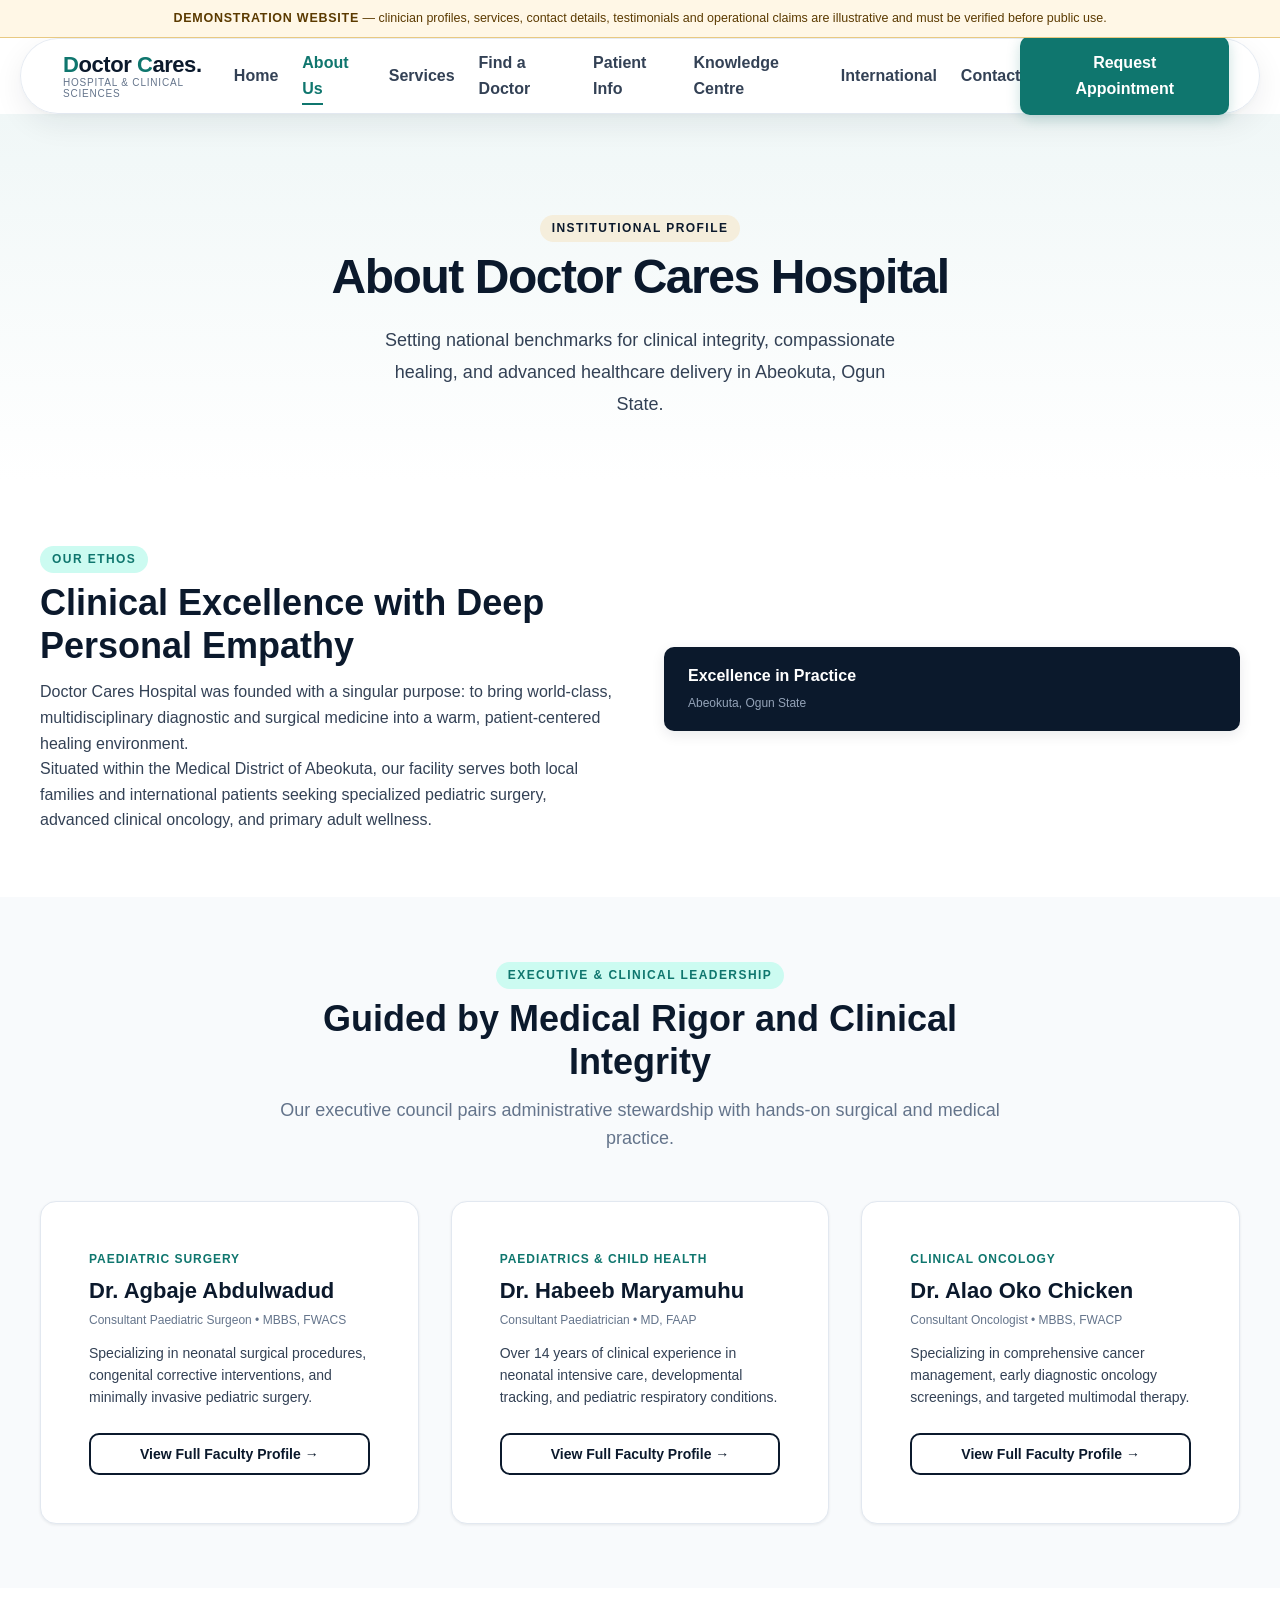
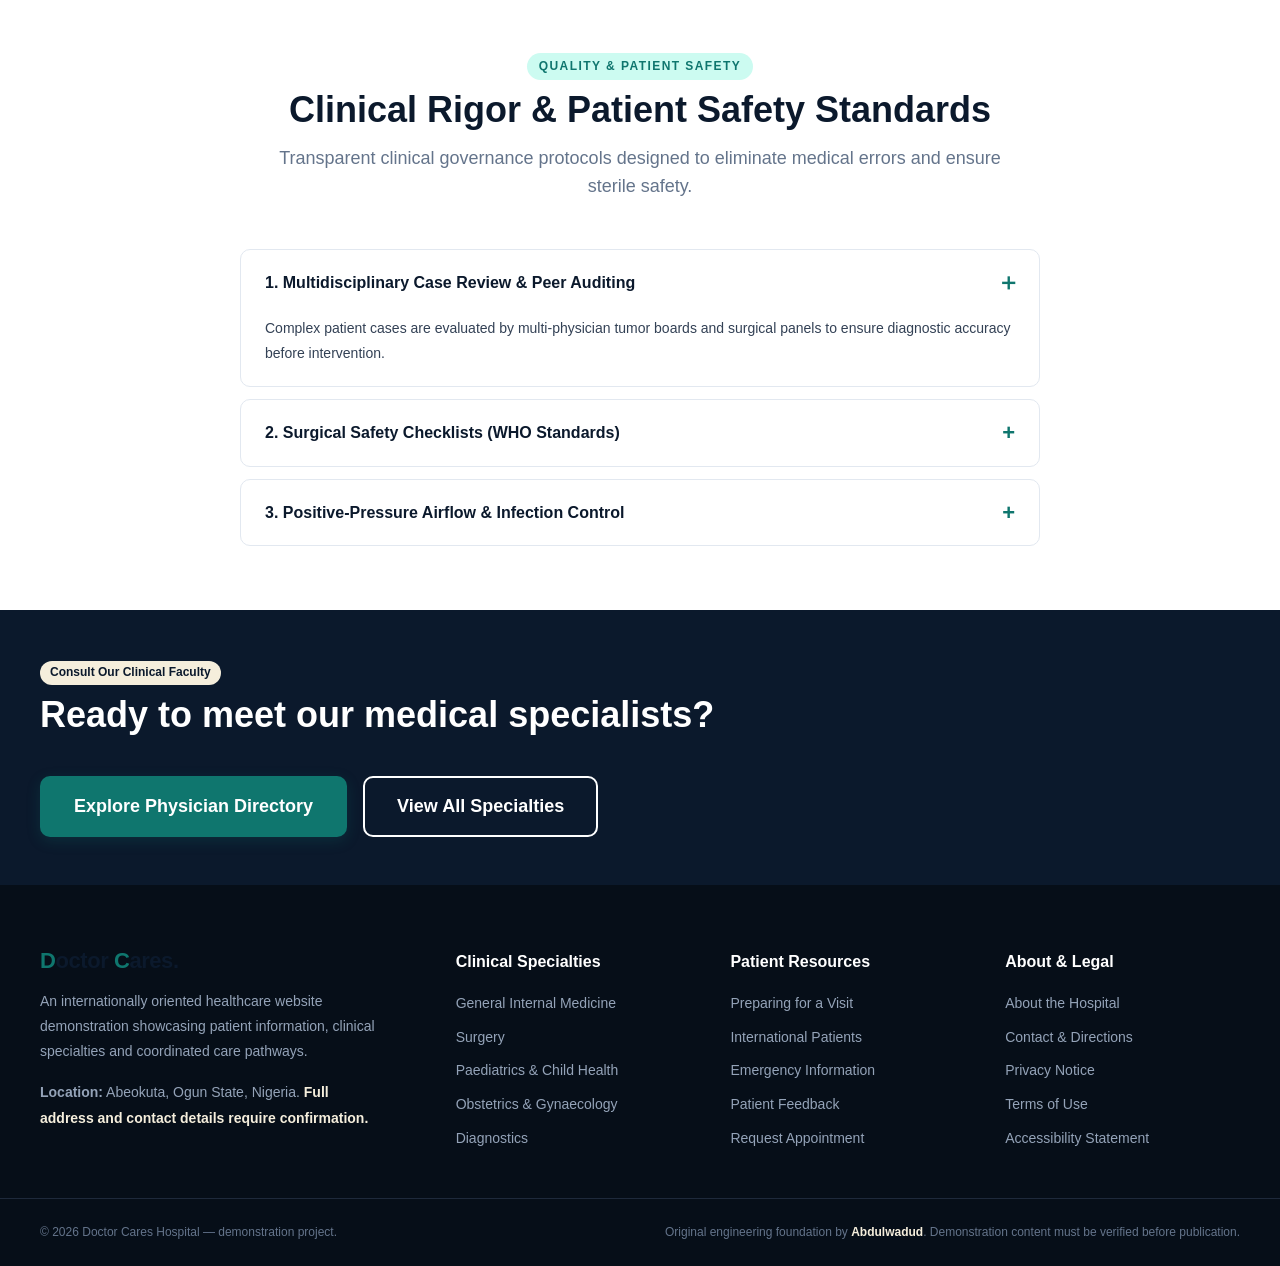
==== about.html @ 03a32ff6 "Add files via upload" ====
<!DOCTYPE html>

<html lang="en">
<head>
<meta charset="utf-8"/>
<meta content="width=device-width, initial-scale=1.0" name="viewport"/>
<title>About Us | Doctor Cares Hospital Abeokuta</title>
<link href="style.css" rel="stylesheet"/>
<script defer="" src="main.js"></script>
<meta content="About Us | Doctor Cares Hospital Abeokuta. Part of the Doctor Cares Hospital website demonstration; details require verification before public use." name="description"/><link href="data:image/svg+xml,%3Csvg xmlns='http://www.w3.org/2000/svg' viewBox='0 0 64 64'%3E%3Crect width='64' height='64' rx='14' fill='%230b192c'/%3E%3Cpath d='M27 12h10v15h15v10H37v15H27V37H12V27h15z' fill='%23ccfbf1'/%3E%3C/svg%3E" rel="icon"/></head>
<body>
<a class="skip-link" href="#main-content">Skip to main content</a><div class="demo-notice" role="note"><strong>DEMONSTRATION WEBSITE</strong> — clinician profiles, services, contact details, testimonials and operational claims are illustrative and must be verified before public use.</div>
<header class="site-header" id="site-header">
<div class="container header-container">
<a aria-label="Doctor Cares Hospital home" class="logo" href="index.html#home">
<span class="logo-text"><span class="logo-mark">D</span>octor <span class="logo-mark">C</span>ares<span class="brand-dot">.</span></span>
<span class="logo-subtext">Hospital &amp; Clinical Sciences</span>
</a>
<nav aria-label="Primary navigation" class="navbar" id="primary-navbar">
<ul class="nav-list"><li class="nav-item"><a class="nav-link" href="index.html#home">Home</a></li><li class="nav-item"><a aria-current="page" class="nav-link active-link" href="about.html">About Us</a></li><li class="nav-item"><a class="nav-link" href="services.html">Services</a></li><li class="nav-item"><a class="nav-link" href="doctors.html">Find a Doctor</a></li><li class="nav-item"><a class="nav-link" href="patient-info.html">Patient Info</a></li><li class="nav-item"><a class="nav-link" href="knowledge.html">Knowledge Centre</a></li><li class="nav-item"><a class="nav-link" href="international.html">International</a></li><li class="nav-item"><a class="nav-link" href="contact.html">Contact</a></li></ul>
</nav>
<div class="header-actions">
<a class="btn btn-teal nav-cta-btn" href="appointment.html">Request Appointment</a>
<button aria-controls="primary-navbar" aria-expanded="false" aria-label="Open navigation" class="menu-toggle" id="menu-toggle-btn" type="button">
<span aria-hidden="true" class="bar"></span><span aria-hidden="true" class="bar"></span><span aria-hidden="true" class="bar"></span>
</button>
</div>
</div>
</header><div aria-hidden="true" class="nav-backdrop" id="nav-backdrop"></div>

<main id="main-content">
<section class="hero-section text-center" style="padding: 10rem 0 6rem 0;">
<div class="container">
<span class="section-tag tag-champagne">Institutional Profile</span>
<h1 class="hero-title">About Doctor Cares Hospital</h1>
<p class="hero-lead" style="margin: 0 auto;">Setting national benchmarks for clinical integrity, compassionate healing, and advanced healthcare delivery in Abeokuta, Ogun State.</p>
</div>
</section>
<!-- Hospital Overview -->
<section class="section-padding">
<div class="container intro-container">
<div>
<span class="section-tag">Our Ethos</span>
<h2 class="section-heading">Clinical Excellence with Deep Personal Empathy</h2>
<p class="section-lead">Doctor Cares Hospital was founded with a singular purpose: to bring world-class, multidisciplinary diagnostic and surgical medicine into a warm, patient-centered healing environment.</p>
<p>Situated within the Medical District of Abeokuta, our facility serves both local families and international patients seeking specialized pediatric surgery, advanced clinical oncology, and primary adult wellness.</p>
</div>
<div class="experience-badge" style="position: relative; right: 0; bottom: 0;">
<span class="exp-title">Excellence in Practice</span>
<span class="exp-sub">Abeokuta, Ogun State</span>
</div>
</div>
</section>
<!-- Leadership Section (Approved Option C) -->
<section class="section-padding bg-light">
<div class="container">
<div class="section-header text-center">
<span class="section-tag">Executive &amp; Clinical Leadership</span>
<h2 class="section-heading">Guided by Medical Rigor and Clinical Integrity</h2>
<p class="section-sub">Our executive council pairs administrative stewardship with hands-on surgical and medical practice.</p>
</div>
<div class="doctors-grid">
<article class="doctor-card">
<div class="doctor-body">
<span class="doctor-dept">Paediatric Surgery</span>
<h3 class="doctor-name">Dr. Agbaje Abdulwadud</h3>
<p class="doctor-title">Consultant Paediatric Surgeon • MBBS, FWACS</p>
<p class="doctor-bio">Specializing in neonatal surgical procedures, congenital corrective interventions, and minimally invasive pediatric surgery.</p>
<a class="btn btn-outline btn-sm" href="doctors.html">View Full Faculty Profile →</a>
</div>
</article>
<article class="doctor-card">
<div class="doctor-body">
<span class="doctor-dept">Paediatrics &amp; Child Health</span>
<h3 class="doctor-name">Dr. Habeeb Maryamuhu</h3>
<p class="doctor-title">Consultant Paediatrician • MD, FAAP</p>
<p class="doctor-bio">Over 14 years of clinical experience in neonatal intensive care, developmental tracking, and pediatric respiratory conditions.</p>
<a class="btn btn-outline btn-sm" href="doctors.html">View Full Faculty Profile →</a>
</div>
</article>
<article class="doctor-card">
<div class="doctor-body">
<span class="doctor-dept">Clinical Oncology</span>
<h3 class="doctor-name">Dr. Alao Oko Chicken</h3>
<p class="doctor-title">Consultant Oncologist • MBBS, FWACP</p>
<p class="doctor-bio">Specializing in comprehensive cancer management, early diagnostic oncology screenings, and targeted multimodal therapy.</p>
<a class="btn btn-outline btn-sm" href="doctors.html">View Full Faculty Profile →</a>
</div>
</article>
</div>
</div>
</section>
<!-- Clinical Standards Hub (Approved Option C) -->
<section class="section-padding">
<div class="container">
<div class="section-header text-center">
<span class="section-tag">Quality &amp; Patient Safety</span>
<h2 class="section-heading">Clinical Rigor &amp; Patient Safety Standards</h2>
<p class="section-sub">Transparent clinical governance protocols designed to eliminate medical errors and ensure sterile safety.</p>
</div>
<div class="faq-accordion-container">
<div class="faq-item">
<button aria-controls="safety-1" aria-expanded="true" class="faq-trigger" type="button">
<span>1. Multidisciplinary Case Review &amp; Peer Auditing</span><span class="faq-icon">×</span>
</button>
<div class="faq-content" id="safety-1"><p>Complex patient cases are evaluated by multi-physician tumor boards and surgical panels to ensure diagnostic accuracy before intervention.</p></div>
</div>
<div class="faq-item">
<button aria-controls="safety-2" aria-expanded="false" class="faq-trigger" type="button">
<span>2. Surgical Safety Checklists (WHO Standards)</span><span class="faq-icon">+</span>
</button>
<div class="faq-content" hidden="" id="safety-2"><p>Our surgical suites enforce strict timeout verifications, barcode medication double-checks, and continuous electronic anesthesia monitoring.</p></div>
</div>
<div class="faq-item">
<button aria-controls="safety-3" aria-expanded="false" class="faq-trigger" type="button">
<span>3. Positive-Pressure Airflow &amp; Infection Control</span><span class="faq-icon">+</span>
</button>
<div class="faq-content" hidden="" id="safety-3"><p>Surgical theaters utilize HEPA filtration air-exchange systems maintaining positive pressure to prevent airborne pathogen entry.</p></div>
</div>
</div>
</div>
</section>
<!-- Dual CTA -->
<section class="appointment-cta-section bg-midnight">
<div class="container cta-container">
<div>
<span class="cta-badge">Consult Our Clinical Faculty</span>
<h2 class="cta-title">Ready to meet our medical specialists?</h2>
</div>
<div class="cta-actions">
<a class="btn btn-teal btn-lg" href="doctors.html">Explore Physician Directory</a>
<a class="btn btn-outline-white btn-lg" href="services.html">View All Specialties</a>
</div>
</div>
</section>
</main>
<footer class="site-footer" role="contentinfo">
<div class="container footer-container">
<div class="footer-col brand-col">
<a class="logo footer-logo" href="index.html#home"><span class="logo-text"><span class="logo-mark">D</span>octor <span class="logo-mark">C</span>ares<span class="brand-dot">.</span></span></a>
<p class="footer-lead">An internationally oriented healthcare website demonstration showcasing patient information, clinical specialties and coordinated care pathways.</p>
<p class="footer-lead"><strong>Location:</strong> Abeokuta, Ogun State, Nigeria. <span class="demo-inline">Full address and contact details require confirmation.</span></p>
</div>
<div class="footer-col">
<h3 class="footer-title">Clinical Specialties</h3>
<ul class="footer-links">
<li><a href="services.html">General Internal Medicine</a></li>
<li><a href="services.html">Surgery</a></li>
<li><a href="services.html">Paediatrics &amp; Child Health</a></li>
<li><a href="services.html">Obstetrics &amp; Gynaecology</a></li>
<li><a href="services.html">Diagnostics</a></li>
</ul>
</div>
<div class="footer-col">
<h3 class="footer-title">Patient Resources</h3>
<ul class="footer-links">
<li><a href="patient-info.html">Preparing for a Visit</a></li>
<li><a href="international.html">International Patients</a></li>
<li><a href="emergency.html">Emergency Information</a></li>
<li><a href="feedback.html">Patient Feedback</a></li>
<li><a href="appointment.html">Request Appointment</a></li>
</ul>
</div>
<div class="footer-col">
<h3 class="footer-title">About &amp; Legal</h3>
<ul class="footer-links">
<li><a href="about.html">About the Hospital</a></li>
<li><a href="contact.html">Contact &amp; Directions</a></li>
<li><a href="legal.html#privacy">Privacy Notice</a></li>
<li><a href="legal.html#terms">Terms of Use</a></li>
<li><a href="legal.html#accessibility">Accessibility Statement</a></li>
</ul>
</div>
</div>
<div class="footer-sub">
<div class="container footer-sub-container">
<p>© <span id="current-year">2026</span> Doctor Cares Hospital — demonstration project.</p>
<p class="credit-text">Original engineering foundation by <strong>Abdulwadud</strong>. Demonstration content must be verified before publication.</p>
</div>
</div>
</footer>
<button aria-label="Back to top" class="scroll-top-btn" id="scroll-top-btn" type="button">↑</button>
</body>
</html>
---- style.css ----
/* ==========================================================================
   DOCTOR CARES HOSPITAL — MASTER PRODUCTION STYLESHEET
   Version: 1.0.0 (2026 Release)
   Architecture: Mobile-First, WCAG 2.2 AA Compliant, Design Token System
   ========================================================================== */

:root {
  --color-midnight: #0b192c;
  --color-midnight-light: #18283f;
  --color-midnight-deep: #060e18;
  --color-teal: #0f766e;
  --color-teal-hover: #115e59;
  --color-teal-light: #ccfbf1;
  --color-teal-glow: rgba(15, 118, 110, 0.3);
  --color-champagne: #f5eedc;
  --color-champagne-light: #fdfbf7;
  --color-champagne-border: #e6dac1;

  --color-surface-white: #ffffff;
  --color-surface-light: #f8fafc;
  --color-surface-alt: #f1f5f9;
  --color-border: #e2e8f0;
  --color-border-hover: #cbd5e1;

  --color-text-charcoal: #1e293b;
  --color-text-body: #334155;
  --color-text-muted: #64748b;

  --color-error: #dc2626;
  --color-error-bg: #fef2f2;
  --color-success: #15803d;
  --color-success-bg: #f0fdf4;
  --color-focus: #0f766e;

  --font-family-sans: "Plus Jakarta Sans", -apple-system, BlinkMacSystemFont, "Segoe UI", Roboto, sans-serif;
  --font-family-serif: "Playfair Display", Georgia, serif;

  --font-size-xs: 1.2rem;
  --font-size-sm: 1.4rem;
  --font-size-base: 1.6rem;
  --font-size-md: 1.8rem;
  --font-size-lg: 2.2rem;
  --font-size-xl: 2.8rem;
  --font-size-2xl: 3.6rem;
  --font-size-3xl: 4.8rem;

  --font-weight-regular: 400;
  --font-weight-medium: 500;
  --font-weight-semibold: 600;
  --font-weight-bold: 700;
  --font-weight-extrabold: 800;

  --line-height-tight: 1.2;
  --line-height-normal: 1.6;
  --line-height-relaxed: 1.8;

  --spacing-1: 0.4rem;
  --spacing-2: 0.8rem;
  --spacing-3: 1.2rem;
  --spacing-4: 1.6rem;
  --spacing-5: 2.0rem;
  --spacing-6: 2.4rem;
  --spacing-8: 3.2rem;
  --spacing-10: 4.0rem;
  --spacing-12: 4.8rem;
  --spacing-16: 6.4rem;

  --container-max-width: 1240px;
  --header-height: 7.6rem;
  --radius-sm: 0.6rem;
  --radius-md: 1.0rem;
  --radius-lg: 1.6rem;
  --radius-full: 9999px;

  --shadow-sm: 0 1px 3px rgba(11, 25, 44, 0.08);
  --shadow-md: 0 4px 14px rgba(11, 25, 44, 0.09);
  --shadow-lg: 0 12px 30px rgba(11, 25, 44, 0.12);

  --transition-fast: 0.15s ease;
  --transition-normal: 0.25s ease;
}

*, *::before, *::after {
  box-sizing: border-box;
  margin: 0;
  padding: 0;
}

html {
  font-size: 62.5%;
  scroll-behavior: smooth;
  scroll-padding-top: 10rem;
  -webkit-text-size-adjust: 100%;
}

body {
  font-family: var(--font-family-sans);
  font-size: var(--font-size-base);
  line-height: var(--line-height-normal);
  color: var(--color-text-body);
  background-color: var(--color-surface-white);
  overflow-x: hidden;
  min-height: 100vh;
  display: flex;
  flex-direction: column;
}

img, svg {
  max-width: 100%;
  height: auto;
  display: block;
  object-fit: cover;
}

a {
  color: var(--color-teal);
  text-decoration: none;
  transition: color var(--transition-fast);
}
a:hover { color: var(--color-teal-hover); }

button, input, select, textarea { font: inherit; }

.skip-link {
  position: absolute;
  top: -100px;
  left: 2rem;
  background: var(--color-teal);
  color: #fff;
  padding: var(--spacing-3) var(--spacing-5);
  border-radius: var(--radius-sm);
  z-index: 10000;
  font-weight: var(--font-weight-bold);
  transition: top var(--transition-fast);
}
.skip-link:focus { top: 1.5rem; outline: 3px solid var(--color-midnight); }
:focus-visible { outline: 3px solid var(--color-focus); outline-offset: 2px; }

.container { max-width: var(--container-max-width); margin: 0 auto; padding: 0 var(--spacing-5); }
.section-padding { padding: var(--spacing-16) 0; }
.bg-light { background-color: var(--color-surface-light); }
.bg-midnight { background-color: var(--color-midnight); }
.text-center { text-align: center; }
.text-white { color: var(--color-surface-white) !important; }
.text-muted-light { color: #94a3b8 !important; }

.section-header { max-width: 76rem; margin: 0 auto var(--spacing-12) auto; }
.section-tag {
  display: inline-block;
  font-size: var(--font-size-xs);
  font-weight: var(--font-weight-bold);
  text-transform: uppercase;
  letter-spacing: 0.12em;
  color: var(--color-teal);
  background: var(--color-teal-light);
  padding: var(--spacing-1) var(--spacing-3);
  border-radius: var(--radius-full);
  margin-bottom: var(--spacing-2);
}
.tag-champagne { background: var(--color-champagne); color: var(--color-midnight); }
.section-heading {
  font-size: var(--font-size-2xl);
  font-weight: var(--font-weight-extrabold);
  color: var(--color-midnight);
  line-height: var(--line-height-tight);
  margin-bottom: var(--spacing-3);
}
.section-sub { font-size: var(--font-size-md); color: var(--color-text-muted); }

.btn {
  display: inline-flex;
  align-items: center;
  justify-content: center;
  gap: var(--spacing-2);
  padding: 1.2rem 2.4rem;
  font-size: var(--font-size-base);
  font-weight: var(--font-weight-semibold);
  border-radius: var(--radius-full);
  cursor: pointer;
  border: 2px solid transparent;
  transition: all var(--transition-fast);
  text-align: center;
  min-height: 4.8rem;
  min-width: 4.8rem;
}
.btn-teal { background-color: var(--color-teal); color: #fff; box-shadow: 0 4px 14px var(--color-teal-glow); }
.btn-teal:hover { background-color: var(--color-teal-hover); color: #fff; transform: translateY(-2px); }
.btn-secondary { background-color: var(--color-surface-white); color: var(--color-midnight); border-color: var(--color-border); }
.btn-secondary:hover { background-color: var(--color-surface-alt); color: var(--color-teal); border-color: var(--color-border-hover); }
.btn-outline { background-color: transparent; color: var(--color-midnight); border-color: var(--color-midnight); }
.btn-outline:hover { background-color: var(--color-midnight); color: #fff; }
.btn-outline-white { background-color: transparent; color: #fff; border-color: #fff; }
.btn-outline-white:hover { background-color: #fff; color: var(--color-midnight); }
.btn-lg { padding: 1.4rem 3.2rem; font-size: var(--font-size-md); min-height: 5.2rem; }
.btn-sm { padding: 0.8rem 1.8rem; font-size: var(--font-size-sm); min-height: 4rem; }
.btn-block { width: 100%; }
.btn-icon { width: 1.8rem; height: 1.8rem; }

/* Floating Island Capsule Header */
.header-outer-wrapper {
  position: sticky;
  top: 1.4rem;
  z-index: 1000;
  width: 100%;
  padding: 0 var(--spacing-5);
  pointer-events: none;
}

.site-header {
  pointer-events: auto;
  max-width: var(--container-max-width);
  margin: 0 auto;
  height: 6.8rem;
  background: rgba(255, 255, 255, 0.88);
  backdrop-filter: blur(18px);
  -webkit-backdrop-filter: blur(18px);
  border: 1px solid rgba(226, 232, 240, 0.85);
  border-radius: var(--radius-full);
  box-shadow: 0 10px 30px rgba(11, 25, 44, 0.07), 0 2px 6px rgba(0, 0, 0, 0.03);
  transition: all var(--transition-normal);
  display: flex;
  align-items: center;
  justify-content: space-between;
  padding: 0 1rem 0 2.2rem;
}

.site-header.header-compact {
  height: 6.2rem;
  background: rgba(255, 255, 255, 0.96);
  box-shadow: 0 14px 38px rgba(11, 25, 44, 0.12);
  transform: translateY(-0.4rem);
}

.brand-group {
  display: flex;
  align-items: center;
  gap: 1.2rem;
  text-decoration: none;
}

.brand-emblem {
  width: 3.6rem;
  height: 3.6rem;
  border-radius: 50%;
  background: linear-gradient(135deg, var(--color-teal), var(--color-midnight));
  color: #ffffff;
  display: flex;
  align-items: center;
  justify-content: center;
  font-size: 1.8rem;
  font-weight: var(--font-weight-extrabold);
  box-shadow: 0 4px 10px var(--color-teal-glow);
}

.logo-text-block {
  display: flex;
  flex-direction: column;
  line-height: 1.1;
}

.logo-text {
  font-size: 1.9rem;
  font-weight: var(--font-weight-extrabold);
  color: var(--color-midnight);
  letter-spacing: -0.02em;
}
.logo-text span { color: var(--color-teal); }
.logo-location-tag {
  font-size: 1rem;
  font-weight: var(--font-weight-semibold);
  letter-spacing: 0.06em;
  text-transform: uppercase;
  color: var(--color-text-muted);
}

.nav-pill-rail {
  display: flex;
  align-items: center;
  gap: 0.3rem;
  list-style: none;
  background: rgba(241, 245, 249, 0.7);
  padding: 0.4rem;
  border-radius: var(--radius-full);
  border: 1px solid rgba(226, 232, 240, 0.6);
}

.nav-pill-link {
  font-size: 1.35rem;
  font-weight: var(--font-weight-semibold);
  color: var(--color-text-body);
  padding: 0.7rem 1.4rem;
  border-radius: var(--radius-full);
  transition: all var(--transition-fast);
  display: inline-block;
  white-space: nowrap;
}
.nav-pill-link:hover { color: var(--color-teal); background: #ffffff; box-shadow: 0 2px 8px rgba(11, 25, 44, 0.05); }
.nav-pill-link.active-link { color: var(--color-teal); background: #ffffff; box-shadow: 0 2px 10px rgba(15, 118, 110, 0.14); }

.header-action-group {
  display: flex;
  align-items: center;
  gap: 1rem;
}

.header-phone-chip {
  display: inline-flex;
  align-items: center;
  gap: 0.8rem;
  background: #ffffff;
  border: 1px solid var(--color-border);
  padding: 0.7rem 1.4rem;
  border-radius: var(--radius-full);
  font-size: 1.25rem;
  font-weight: var(--font-weight-bold);
  color: var(--color-midnight);
  transition: all var(--transition-fast);
}
.header-phone-chip:hover { border-color: var(--color-teal); color: var(--color-teal); transform: translateY(-1px); }

.status-pulse-dot {
  width: 0.8rem;
  height: 0.8rem;
  background-color: #22c55e;
  border-radius: 50%;
  box-shadow: 0 0 0 0 rgba(34, 197, 94, 0.7);
  animation: pulseGreen 2s infinite;
}
@keyframes pulseGreen {
  0% { transform: scale(0.95); box-shadow: 0 0 0 0 rgba(34, 197, 94, 0.7); }
  70% { transform: scale(1); box-shadow: 0 0 0 6px rgba(34, 197, 94, 0); }
  100% { transform: scale(0.95); box-shadow: 0 0 0 0 rgba(34, 197, 94, 0); }
}

.menu-toggle {
  display: none; background: none; border: none; cursor: pointer; padding: var(--spacing-2);
  width: 4.4rem; height: 4.4rem; flex-direction: column; justify-content: center; align-items: center; gap: 5px; border-radius: var(--radius-sm);
}
.menu-toggle .bar { display: block; width: 2.4rem; height: 2px; background-color: var(--color-midnight); border-radius: 2px; transition: all var(--transition-fast); }
.menu-toggle.is-open .bar:nth-child(1) { transform: translateY(7px) rotate(45deg); }
.menu-toggle.is-open .bar:nth-child(2) { opacity: 0; }
.menu-toggle.is-open .bar:nth-child(3) { transform: translateY(-7px) rotate(-45deg); }
.nav-backdrop { display: none; }

/* Grid Primitives */
.hero-section { padding: calc(var(--spacing-12) + 2rem) 0 var(--spacing-16) 0; background: linear-gradient(180deg, #f0f7f7 0%, #ffffff 100%); }
.hero-container { display: grid; grid-template-columns: 1.15fr 0.85fr; align-items: center; gap: var(--spacing-10); }
.quick-access-grid { display: grid; grid-template-columns: repeat(6, 1fr); gap: var(--spacing-4); }
.services-grid { display: grid; grid-template-columns: repeat(3, 1fr); gap: var(--spacing-8); }
.doctors-grid { display: grid; grid-template-columns: repeat(3, 1fr); gap: var(--spacing-8); }
.pillars-grid { display: grid; grid-template-columns: repeat(4, 1fr); gap: var(--spacing-6); }
.facilities-layout { display: grid; grid-template-columns: 1.1fr 0.9fr; align-items: center; gap: var(--spacing-12); }
.intl-pathway-grid { display: grid; grid-template-columns: repeat(4, 1fr); gap: var(--spacing-6); margin-bottom: var(--spacing-10); }
.knowledge-grid { display: grid; grid-template-columns: repeat(3, 1fr); gap: var(--spacing-8); }
.testimonials-grid { display: grid; grid-template-columns: repeat(3, 1fr); gap: var(--spacing-8); }
.contact-layout { display: grid; grid-template-columns: 0.95fr 1.05fr; gap: var(--spacing-10); }
.footer-container { display: grid; grid-template-columns: 1.6fr 1fr 1fr 1fr; gap: var(--spacing-10); padding-bottom: var(--spacing-12); }

/* Card & Content Components */
.doctor-card, .service-card, .article-card, .testimonial-card, .qa-card, .pathway-step, .pillar-card {
  background-color: var(--color-surface-white);
  border: 1px solid var(--color-border);
  border-radius: var(--radius-lg);
  padding: var(--spacing-6);
  box-shadow: var(--shadow-sm);
  display: flex;
  flex-direction: column;
}
.pillar-card { background: var(--color-midnight-light); border-color: rgba(255,255,255,0.08); color: #fff; }
.pillar-number { font-size: 2.4rem; font-weight: 800; color: var(--color-champagne); margin-bottom: 1rem; }
.step-badge { display: inline-block; background-color: var(--color-teal); color: #fff; font-size: 1.2rem; font-weight: 700; padding: 0.2rem 1rem; border-radius: var(--radius-full); margin-bottom: 1rem; }

.contact-card { background: var(--color-surface-light); border: 1px solid var(--color-border); border-radius: var(--radius-md); padding: var(--spacing-6); margin-bottom: 1.5rem; }
.contact-form-panel { background: var(--color-surface-white); border: 1px solid var(--color-border); border-radius: var(--radius-lg); padding: var(--spacing-8); box-shadow: var(--shadow-sm); }
.styled-form { display: flex; flex-direction: column; gap: var(--spacing-4); }
.form-row { display: grid; grid-template-columns: 1fr 1fr; gap: var(--spacing-4); }
.form-group { display: flex; flex-direction: column; gap: 0.6rem; }
.form-label { font-size: 1.4rem; font-weight: 600; color: var(--color-midnight); }
.form-control { width: 100%; padding: 1.1rem 1.4rem; font-size: 1.6rem; color: var(--color-text-charcoal); background-color: #ffffff; border: 1.5px solid var(--color-border); border-radius: var(--radius-md); }
.form-control:focus { border-color: var(--color-teal); outline: none; }

/* Modal & Accordion */
.modal-overlay { position: fixed; inset: 0; background: rgba(6,14,24,0.7); backdrop-filter: blur(4px); z-index: 10000; display: flex; align-items: center; justify-content: center; padding: 2rem; }
.modal-overlay[hidden] { display: none; }
.modal-dialog { background: #fff; border-radius: 1.6rem; width: 100%; max-width: 64rem; max-height: 90vh; overflow-y: auto; padding: 3rem; }
.modal-header { display: flex; justify-content: space-between; align-items: center; margin-bottom: 2rem; }
.modal-close-btn { background: none; border: none; font-size: 2.4rem; cursor: pointer; }
.faq-accordion-container { max-width: 80rem; margin: 0 auto; display: flex; flex-direction: column; gap: 1.2rem; }
.faq-item { border: 1px solid var(--color-border); border-radius: var(--radius-md); overflow: hidden; background: #fff; }
.faq-trigger { width: 100%; padding: 1.6rem 2rem; background: none; border: none; display: flex; align-items: center; justify-content: space-between; font-size: 1.6rem; font-weight: 700; color: var(--color-midnight); cursor: pointer; text-align: left; }
.faq-content { padding: 0 2rem 1.6rem 2rem; font-size: 1.4rem; color: var(--color-text-body); line-height: 1.6; }

/* Responsive Adjustments */
@media (max-width: 1100px) {
  .header-phone-chip { display: none; }
  .quick-access-grid { grid-template-columns: repeat(3, 1fr); }
  .pillars-grid, .intl-pathway-grid { grid-template-columns: repeat(2, 1fr); }
  .footer-container { grid-template-columns: 1fr 1fr; }
}

@media (max-width: 900px) {
  .hero-container, .facilities-layout, .contact-layout { grid-template-columns: 1fr; }
  .services-grid, .doctors-grid, .knowledge-grid, .testimonials-grid { grid-template-columns: 1fr; max-width: 48rem; margin: 0 auto; }
}

@media (max-width: 768px) {
  html { font-size: 56.25%; }
  .header-outer-wrapper { top: 0.8rem; padding: 0 1rem; }
  .site-header { height: 6rem; padding: 0 1rem 0 1.6rem; }
  .logo-location-tag, .nav-pill-rail, .nav-cta-btn { display: none; }
  .menu-toggle { display: flex; }
  .navbar { position: fixed; top: 8rem; right: -100%; width: 82%; max-width: 32rem; height: calc(100vh - 9rem); background: #fff; box-shadow: var(--shadow-lg); transition: right 0.25s ease; z-index: 999; padding: 2rem; border-radius: 2rem 0 0 2rem; overflow-y: auto; }
  .navbar.is-open { right: 0; }
  .navbar .nav-pill-rail { display: flex; flex-direction: column; background: transparent; border: none; padding: 0; gap: 0.8rem; }
  .nav-backdrop.is-open { display: block; position: fixed; inset: 0; background: rgba(11,25,44,0.45); backdrop-filter: blur(4px); z-index: 998; }
  .quick-access-grid, .pillars-grid, .intl-pathway-grid, .footer-container, .form-row { grid-template-columns: 1fr; }
}

/* ===== Shared styles migrated from the 16-section homepage ===== */

    :root {
      --color-midnight: #0b192c;
      --color-midnight-light: #18283f;
      --color-midnight-deep: #060e18;
      --color-teal: #0f766e;
      --color-teal-hover: #115e59;
      --color-teal-light: #ccfbf1;
      --color-teal-glow: rgba(15, 118, 110, 0.22);
      --color-champagne: #f5eedc;
      --color-champagne-light: #fdfbf7;
      --color-champagne-border: #e6dac1;
      --color-surface-white: #ffffff;
      --color-surface-light: #f8fafc;
      --color-surface-alt: #f1f5f9;
      --color-border: #e2e8f0;
      --color-border-hover: #cbd5e1;
      --color-text-charcoal: #1e293b;
      --color-text-body: #334155;
      --color-text-muted: #64748b;
      --color-error: #dc2626;
      --color-error-bg: #fef2f2;
      --color-success: #15803d;
      --color-success-bg: #f0fdf4;
      --color-focus: #0f766e;

      --font-family-sans: "Plus Jakarta Sans", sans-serif;
      --font-family-serif: "Playfair Display", Georgia, serif;

      --font-size-xs: 1.2rem;
      --font-size-sm: 1.4rem;
      --font-size-base: 1.6rem;
      --font-size-md: 1.8rem;
      --font-size-lg: 2.2rem;
      --font-size-xl: 2.8rem;
      --font-size-2xl: 3.6rem;
      --font-size-3xl: 4.8rem;

      --font-weight-regular: 400;
      --font-weight-medium: 500;
      --font-weight-semibold: 600;
      --font-weight-bold: 700;
      --font-weight-extrabold: 800;

      --line-height-tight: 1.2;
      --line-height-normal: 1.6;
      --line-height-relaxed: 1.8;

      --spacing-1: 0.4rem;
      --spacing-2: 0.8rem;
      --spacing-3: 1.2rem;
      --spacing-4: 1.6rem;
      --spacing-5: 2.0rem;
      --spacing-6: 2.4rem;
      --spacing-8: 3.2rem;
      --spacing-10: 4.0rem;
      --spacing-12: 4.8rem;
      --spacing-16: 6.4rem;

      --container-max-width: 1240px;
      --header-height: 7.6rem;
      --info-bar-height: 4.0rem;
      --radius-sm: 0.6rem;
      --radius-md: 1.0rem;
      --radius-lg: 1.6rem;
      --radius-full: 9999px;

      --shadow-sm: 0 1px 3px rgba(11, 25, 44, 0.08);
      --shadow-md: 0 4px 14px rgba(11, 25, 44, 0.09);
      --shadow-lg: 0 12px 30px rgba(11, 25, 44, 0.12);
      --transition-fast: 0.15s ease;
      --transition-normal: 0.25s ease;
    }

    *, *::before, *::after {
      box-sizing: border-box;
      margin: 0;
      padding: 0;
    }

    html {
      font-size: 62.5%;
      scroll-behavior: smooth;
      scroll-padding-top: calc(var(--header-height) + 2rem);
      -webkit-text-size-adjust: 100%;
    }

    body {
      font-family: var(--font-family-sans);
      font-size: var(--font-size-base);
      line-height: var(--line-height-normal);
      color: var(--color-text-body);
      background-color: var(--color-surface-white);
      overflow-x: hidden;
      min-height: 100vh;
      display: flex;
      flex-direction: column;
    }

    img, svg {
      max-width: 100%;
      height: auto;
      display: block;
      object-fit: cover;
    }

    a {
      color: var(--color-teal);
      text-decoration: none;
      transition: color var(--transition-fast);
    }
    a:hover { color: var(--color-teal-hover); }

    button, input, select, textarea { font: inherit; }

    .skip-link {
      position: absolute;
      top: -100px;
      left: 2rem;
      background: var(--color-teal);
      color: #fff;
      padding: var(--spacing-3) var(--spacing-5);
      border-radius: var(--radius-sm);
      z-index: 1000;
      font-weight: var(--font-weight-bold);
      transition: top var(--transition-fast);
    }
    .skip-link:focus { top: 1.5rem; outline: 3px solid var(--color-midnight); }
    :focus-visible { outline: 3px solid var(--color-focus); outline-offset: 2px; }

    .container { max-width: var(--container-max-width); margin: 0 auto; padding: 0 var(--spacing-5); }
    .section-padding { padding: var(--spacing-16) 0; }
    .bg-light { background-color: var(--color-surface-light); }
    .bg-midnight { background-color: var(--color-midnight); }
    .text-center { text-align: center; }
    .text-white { color: var(--color-surface-white) !important; }
    .text-muted-light { color: #94a3b8 !important; }

    .section-header { max-width: 76rem; margin: 0 auto var(--spacing-12) auto; }
    .section-tag {
      display: inline-block;
      font-size: var(--font-size-xs);
      font-weight: var(--font-weight-bold);
      text-transform: uppercase;
      letter-spacing: 0.12em;
      color: var(--color-teal);
      background: var(--color-teal-light);
      padding: var(--spacing-1) var(--spacing-3);
      border-radius: var(--radius-full);
      margin-bottom: var(--spacing-2);
    }
    .tag-champagne { background: var(--color-champagne); color: var(--color-midnight); }
    .section-heading {
      font-size: var(--font-size-2xl);
      font-weight: var(--font-weight-extrabold);
      color: var(--color-midnight);
      line-height: var(--line-height-tight);
      margin-bottom: var(--spacing-3);
    }
    .section-sub { font-size: var(--font-size-md); color: var(--color-text-muted); }

    .btn {
      display: inline-flex;
      align-items: center;
      justify-content: center;
      gap: var(--spacing-2);
      padding: 1.2rem 2.6rem;
      font-size: var(--font-size-base);
      font-weight: var(--font-weight-semibold);
      border-radius: var(--radius-md);
      cursor: pointer;
      border: 2px solid transparent;
      transition: all var(--transition-fast);
      text-align: center;
      min-height: 4.8rem;
    }
    .btn-teal { background-color: var(--color-teal); color: #fff; box-shadow: 0 4px 14px var(--color-teal-glow); }
    .btn-teal:hover { background-color: var(--color-teal-hover); color: #fff; transform: translateY(-2px); }
    .btn-secondary { background-color: var(--color-surface-white); color: var(--color-midnight); border-color: var(--color-border); }
    .btn-secondary:hover { background-color: var(--color-surface-alt); color: var(--color-teal); border-color: var(--color-border-hover); }
    .btn-outline { background-color: transparent; color: var(--color-midnight); border-color: var(--color-midnight); }
    .btn-outline:hover { background-color: var(--color-midnight); color: #fff; }
    .btn-outline-white { background-color: transparent; color: #fff; border-color: #fff; }
    .btn-outline-white:hover { background-color: #fff; color: var(--color-midnight); }
    .btn-lg { padding: 1.4rem 3.2rem; font-size: var(--font-size-md); min-height: 5.2rem; }
    .btn-sm { padding: 0.8rem 1.8rem; font-size: var(--font-size-sm); min-height: 3.8rem; }
    .btn-block { width: 100%; }
    .btn-icon { width: 1.8rem; height: 1.8rem; }

    .info-bar { background-color: var(--color-midnight); color: #e2e8f0; font-size: var(--font-size-xs); border-bottom: 1px solid rgba(255, 255, 255, 0.08); }
    .info-bar-container { display: flex; align-items: center; justify-content: space-between; min-height: var(--info-bar-height); flex-wrap: wrap; gap: var(--spacing-2); padding: var(--spacing-1) 0; }
    .info-bar-left, .info-bar-right { display: flex; align-items: center; gap: var(--spacing-5); flex-wrap: wrap; }
    .info-item { display: inline-flex; align-items: center; gap: var(--spacing-2); }
    .info-icon { width: 1.5rem; height: 1.5rem; color: var(--color-teal-light); }
    .emergency-badge strong { color: #fca5a5; }
    .lang-selector { display: flex; align-items: center; gap: var(--spacing-2); }
    .lang-label { color: #94a3b8; }
    .lang-active { color: #ffffff; font-weight: var(--font-weight-bold); }
    .lang-pipe { color: #475569; }
    .lang-btn { background: none; border: none; color: #94a3b8; cursor: pointer; padding: 0.2rem 0.4rem; border-radius: var(--radius-sm); transition: color var(--transition-fast); }
    .lang-btn:hover { color: #ffffff; }

    .site-header {
      position: sticky;
      top: 0;
      width: 100%;
      height: var(--header-height);
      background-color: rgba(255, 255, 255, 0.96);
      backdrop-filter: blur(8px);
      border-bottom: 1px solid var(--color-border);
      z-index: 100;
      transition: height var(--transition-normal), box-shadow var(--transition-normal);
    }
    .site-header.header-compact { height: 6.4rem; box-shadow: var(--shadow-sm); }
    .header-container { display: flex; align-items: center; justify-content: space-between; height: 100%; }
    .logo { display: flex; flex-direction: column; color: var(--color-midnight); line-height: 1.1; letter-spacing: -0.02em; }
    .logo-text { font-size: 2.2rem; font-weight: var(--font-weight-extrabold); }
    .logo .logo-mark { color: var(--color-teal); }
    .logo .brand-dot { color: var(--color-midnight); }
    .logo-subtext { font-size: 1.0rem; font-weight: var(--font-weight-medium); letter-spacing: 0.08em; text-transform: uppercase; color: var(--color-text-muted); }
    .nav-list { display: flex; align-items: center; list-style: none; gap: var(--spacing-6); }
    .nav-link { font-size: var(--font-size-base); font-weight: var(--font-weight-semibold); color: var(--color-text-body); padding: var(--spacing-2) 0; position: relative; }
    .nav-link::after { content: ""; position: absolute; bottom: 0; left: 0; width: 0; height: 2px; background-color: var(--color-teal); transition: width var(--transition-fast); }
    .nav-link:hover, .nav-link.active-link { color: var(--color-teal); }
    .nav-link:hover::after, .nav-link.active-link::after { width: 100%; }
    .header-actions { display: flex; align-items: center; gap: var(--spacing-4); }

    .menu-toggle {
      display: none; background: none; border: none; cursor: pointer; padding: var(--spacing-2);
      width: 4.4rem; height: 4.4rem; flex-direction: column; justify-content: center; align-items: center; gap: 5px; border-radius: var(--radius-sm);
    }
    .menu-toggle .bar { display: block; width: 2.4rem; height: 2px; background-color: var(--color-midnight); border-radius: 2px; transition: all var(--transition-fast); }
    .menu-toggle.is-open .bar:nth-child(1) { transform: translateY(7px) rotate(45deg); }
    .menu-toggle.is-open .bar:nth-child(2) { opacity: 0; }
    .menu-toggle.is-open .bar:nth-child(3) { transform: translateY(-7px) rotate(-45deg); }
    .nav-backdrop { display: none; }

    .hero-section { padding: var(--spacing-12) 0 var(--spacing-16) 0; background: linear-gradient(180deg, #f0f7f7 0%, #ffffff 100%); }
    .hero-container { display: grid; grid-template-columns: 1.15fr 0.85fr; align-items: center; gap: var(--spacing-10); }
    .hero-eyebrow { display: inline-flex; align-items: center; gap: var(--spacing-2); font-size: var(--font-size-xs); font-weight: var(--font-weight-bold); text-transform: uppercase; letter-spacing: 0.1em; color: var(--color-teal); background-color: var(--color-teal-light); padding: var(--spacing-1) var(--spacing-4); border-radius: var(--radius-full); margin-bottom: var(--spacing-4); }
    .eyebrow-dot { width: 6px; height: 6px; border-radius: var(--radius-full); background-color: var(--color-teal); }
    .hero-title { font-size: var(--font-size-3xl); font-weight: var(--font-weight-extrabold); line-height: 1.12; color: var(--color-midnight); margin-bottom: var(--spacing-5); letter-spacing: -0.03em; }
    .hero-accent { color: var(--color-teal); }
    .hero-lead { font-size: var(--font-size-md); line-height: var(--line-height-relaxed); color: var(--color-text-body); margin-bottom: var(--spacing-8); max-width: 54rem; }
    .hero-cta-group { display: flex; flex-wrap: wrap; gap: var(--spacing-4); margin-bottom: var(--spacing-10); }
    .hero-trust-bar { display: grid; grid-template-columns: repeat(3, 1fr); gap: var(--spacing-4); padding-top: var(--spacing-6); border-top: 1px solid var(--color-border); }
    .trust-pill { display: flex; align-items: flex-start; gap: var(--spacing-2); }
    .trust-icon { color: var(--color-teal); font-size: 2rem; line-height: 1; }
    .trust-pill strong { display: block; font-size: var(--font-size-sm); color: var(--color-midnight); }
    .trust-pill span { font-size: var(--font-size-xs); color: var(--color-text-muted); }
    .hero-media-wrapper { position: relative; }
    .hero-photo { width: 100%; border-radius: var(--radius-lg); box-shadow: var(--shadow-lg); background-color: var(--color-surface-alt); }
    .hero-floating-card { position: absolute; bottom: -2rem; left: -2rem; background-color: var(--color-surface-white); border: 1px solid var(--color-border); padding: var(--spacing-4) var(--spacing-5); border-radius: var(--radius-md); box-shadow: var(--shadow-md); display: flex; align-items: center; gap: var(--spacing-3); }
    .card-icon-box { width: 4rem; height: 4rem; border-radius: var(--radius-full); background-color: var(--color-teal-light); color: var(--color-teal); display: flex; align-items: center; justify-content: center; }
    .stat-num { display: block; font-weight: var(--font-weight-extrabold); color: var(--color-midnight); font-size: var(--font-size-base); }
    .stat-label { font-size: var(--font-size-xs); color: var(--color-text-muted); }

    .quick-access-section { margin-top: -4rem; position: relative; z-index: 10; }
    .quick-access-grid { display: grid; grid-template-columns: repeat(6, 1fr); gap: var(--spacing-4); }
    .qa-card { background-color: var(--color-surface-white); border: 1px solid var(--color-border); border-radius: var(--radius-md); padding: var(--spacing-5); box-shadow: var(--shadow-sm); display: flex; flex-direction: column; transition: all var(--transition-fast); text-align: left; }
    .qa-card:hover { transform: translateY(-4px); box-shadow: var(--shadow-md); border-color: var(--color-teal); }
    .qa-card-btn { border: 1px solid var(--color-border); cursor: pointer; width: 100%; }
    .qa-icon { width: 4.4rem; height: 4.4rem; border-radius: var(--radius-md); background-color: var(--color-surface-light); color: var(--color-teal); display: flex; align-items: center; justify-content: center; margin-bottom: var(--spacing-3); font-size: 2rem; }
    .qa-title { font-size: var(--font-size-base); font-weight: var(--font-weight-bold); color: var(--color-midnight); margin-bottom: var(--spacing-2); }
    .qa-desc { font-size: var(--font-size-xs); color: var(--color-text-muted); line-height: var(--line-height-normal); margin-bottom: var(--spacing-4); flex-grow: 1; }
    .qa-link { font-size: var(--font-size-xs); font-weight: var(--font-weight-bold); color: var(--color-teal); }

    .intro-container { display: grid; grid-template-columns: 1fr 1fr; align-items: center; gap: var(--spacing-12); }
    .intro-media { position: relative; }
    .intro-image { border-radius: var(--radius-lg); box-shadow: var(--shadow-md); width: 100%; }
    .experience-badge { position: absolute; bottom: 2rem; right: 2rem; background-color: var(--color-midnight); color: #ffffff; padding: var(--spacing-4) var(--spacing-6); border-radius: var(--radius-md); box-shadow: var(--shadow-md); }
    .exp-title { display: block; font-weight: var(--font-weight-bold); font-size: var(--font-size-base); }
    .exp-sub { font-size: var(--font-size-xs); color: #94a3b8; }
    .values-stack { margin-top: var(--spacing-8); display: flex; flex-direction: column; gap: var(--spacing-5); }
    .value-item { display: flex; align-items: flex-start; gap: var(--spacing-4); }
    .value-icon { width: 2.8rem; height: 2.8rem; border-radius: var(--radius-full); background-color: var(--color-teal-light); color: var(--color-teal); display: flex; align-items: center; justify-content: center; font-weight: var(--font-weight-bold); flex-shrink: 0; }
    .value-title { font-size: var(--font-size-base); font-weight: var(--font-weight-bold); color: var(--color-midnight); margin-bottom: 0.2rem; }
    .value-text p { font-size: var(--font-size-sm); color: var(--color-text-body); }

    .services-grid { display: grid; grid-template-columns: repeat(3, 1fr); gap: var(--spacing-8); }
    .service-card { background-color: var(--color-surface-white); border: 1px solid var(--color-border); border-radius: var(--radius-lg); padding: var(--spacing-8); box-shadow: var(--shadow-sm); transition: all var(--transition-fast); display: flex; flex-direction: column; }
    .service-card:hover { transform: translateY(-4px); box-shadow: var(--shadow-md); }
    .service-icon-wrap { width: 4.8rem; height: 4.8rem; border-radius: var(--radius-md); background-color: var(--color-teal-light); color: var(--color-teal); display: flex; align-items: center; justify-content: center; margin-bottom: var(--spacing-5); }
    .service-icon-wrap svg { width: 2.4rem; height: 2.4rem; }
    .service-name { font-size: var(--font-size-lg); font-weight: var(--font-weight-bold); color: var(--color-midnight); margin-bottom: var(--spacing-3); }
    .service-desc { font-size: var(--font-size-sm); color: var(--color-text-muted); line-height: var(--line-height-normal); margin-bottom: var(--spacing-6); flex-grow: 1; }
    .service-action { font-size: var(--font-size-sm); font-weight: var(--font-weight-bold); color: var(--color-teal); }
    .section-footer-cta { margin-top: var(--spacing-12); display: flex; flex-direction: column; align-items: center; gap: var(--spacing-3); }

    .doctors-grid { display: grid; grid-template-columns: repeat(3, 1fr); gap: var(--spacing-8); }
    .doctor-card { background-color: var(--color-surface-white); border: 1px solid var(--color-border); border-radius: var(--radius-lg); overflow: hidden; box-shadow: var(--shadow-sm); display: flex; flex-direction: column; transition: all var(--transition-fast); }
    .doctor-card:hover { transform: translateY(-6px); box-shadow: var(--shadow-lg); }
    .doctor-media { height: 30rem; background-color: var(--color-surface-alt); overflow: hidden; }
    .doctor-media img { width: 100%; height: 100%; object-fit: cover; transition: transform var(--transition-normal); }
    .doctor-card:hover .doctor-media img { transform: scale(1.03); }
    .doctor-body { padding: var(--spacing-6); display: flex; flex-direction: column; flex-grow: 1; }
    .doctor-dept { font-size: var(--font-size-xs); font-weight: var(--font-weight-bold); text-transform: uppercase; color: var(--color-teal); letter-spacing: 0.08em; margin-bottom: var(--spacing-1); }
    .doctor-name { font-size: var(--font-size-lg); font-weight: var(--font-weight-bold); color: var(--color-midnight); margin-bottom: 0.2rem; }
    .doctor-title { font-size: var(--font-size-xs); color: var(--color-text-muted); font-weight: var(--font-weight-medium); margin-bottom: var(--spacing-3); }
    .doctor-bio { font-size: var(--font-size-sm); color: var(--color-text-body); line-height: var(--line-height-normal); margin-bottom: var(--spacing-6); flex-grow: 1; }
    .doctor-card-actions { margin-top: auto; }

    .pillars-grid { display: grid; grid-template-columns: repeat(4, 1fr); gap: var(--spacing-6); }
    .pillar-card { background-color: var(--color-midnight-light); border: 1px solid rgba(255, 255, 255, 0.08); border-radius: var(--radius-md); padding: var(--spacing-8) var(--spacing-6); transition: transform var(--transition-fast); }
    .pillar-card:hover { transform: translateY(-4px); }
    .pillar-number { font-size: var(--font-size-2xl); font-weight: var(--font-weight-extrabold); color: var(--color-champagne); line-height: 1; margin-bottom: var(--spacing-4); }
    .pillar-title { font-size: var(--font-size-md); font-weight: var(--font-weight-bold); color: #ffffff; margin-bottom: var(--spacing-3); }
    .pillar-text { font-size: var(--font-size-sm); color: #cbd5e1; line-height: var(--line-height-relaxed); }

    .facilities-layout { display: grid; grid-template-columns: 1.1fr 0.9fr; align-items: center; gap: var(--spacing-12); }
    .facilities-list { list-style: none; margin-top: var(--spacing-6); display: flex; flex-direction: column; gap: var(--spacing-4); }
    .facilities-list li { font-size: var(--font-size-base); color: var(--color-text-body); padding-left: var(--spacing-6); position: relative; }
    .facilities-list li::before { content: "•"; position: absolute; left: 0; color: var(--color-teal); font-size: 2.4rem; line-height: 1; }
    .facility-photo { border-radius: var(--radius-lg); box-shadow: var(--shadow-md); width: 100%; }

    .intl-pathway-grid { display: grid; grid-template-columns: repeat(4, 1fr); gap: var(--spacing-6); margin-bottom: var(--spacing-10); }
    .pathway-step { background-color: var(--color-surface-white); border: 1px solid var(--color-border); border-radius: var(--radius-md); padding: var(--spacing-6); position: relative; box-shadow: var(--shadow-sm); }
    .step-badge { display: inline-block; background-color: var(--color-teal); color: #ffffff; font-size: var(--font-size-xs); font-weight: var(--font-weight-bold); padding: 0.2rem 1.0rem; border-radius: var(--radius-full); margin-bottom: var(--spacing-3); }
    .step-title { font-size: var(--font-size-base); font-weight: var(--font-weight-bold); color: var(--color-midnight); margin-bottom: var(--spacing-2); }
    .step-desc { font-size: var(--font-size-sm); color: var(--color-text-muted); line-height: var(--line-height-normal); }

    .faq-accordion-container { max-width: 80rem; margin: 0 auto; display: flex; flex-direction: column; gap: var(--spacing-3); }
    .faq-item { border: 1px solid var(--color-border); border-radius: var(--radius-md); overflow: hidden; background-color: var(--color-surface-white); }
    .faq-trigger { width: 100%; padding: var(--spacing-5) var(--spacing-6); background: none; border: none; display: flex; align-items: center; justify-content: space-between; font-size: var(--font-size-base); font-weight: var(--font-weight-bold); color: var(--color-midnight); cursor: pointer; text-align: left; }
    .faq-icon { font-size: 2.2rem; line-height: 1; color: var(--color-teal); transition: transform var(--transition-fast); }
    .faq-trigger[aria-expanded="true"] .faq-icon { transform: rotate(45deg); }
    .faq-content { padding: 0 var(--spacing-6) var(--spacing-5) var(--spacing-6); font-size: var(--font-size-sm); color: var(--color-text-body); line-height: var(--line-height-relaxed); }

    .knowledge-grid { display: grid; grid-template-columns: repeat(3, 1fr); gap: var(--spacing-8); }
    .article-card { background-color: var(--color-surface-white); border: 1px solid var(--color-border); border-radius: var(--radius-lg); overflow: hidden; box-shadow: var(--shadow-sm); display: flex; flex-direction: column; transition: transform var(--transition-fast); }
    .article-card:hover { transform: translateY(-4px); }
    .article-media { position: relative; height: 22rem; background-color: var(--color-surface-alt); }
    .article-media img { width: 100%; height: 100%; object-fit: cover; }
    .article-tag { position: absolute; top: var(--spacing-3); left: var(--spacing-3); background-color: rgba(11, 25, 44, 0.85); color: #ffffff; font-size: var(--font-size-xs); font-weight: var(--font-weight-semibold); padding: 0.3rem 0.8rem; border-radius: var(--radius-sm); }
    .article-body { padding: var(--spacing-6); display: flex; flex-direction: column; flex-grow: 1; }
    .article-date { font-size: var(--font-size-xs); color: var(--color-text-muted); margin-bottom: var(--spacing-2); }
    .article-title { font-size: var(--font-size-md); font-weight: var(--font-weight-bold); color: var(--color-midnight); line-height: var(--line-height-tight); margin-bottom: var(--spacing-3); }
    .article-excerpt { font-size: var(--font-size-sm); color: var(--color-text-body); line-height: var(--line-height-normal); margin-bottom: var(--spacing-5); flex-grow: 1; }
    .article-link { font-size: var(--font-size-sm); font-weight: var(--font-weight-bold); color: var(--color-teal); }

    .testimonials-grid { display: grid; grid-template-columns: repeat(3, 1fr); gap: var(--spacing-8); }
    .testimonial-card { background-color: var(--color-surface-white); border: 1px solid var(--color-border); border-radius: var(--radius-lg); padding: var(--spacing-8); box-shadow: var(--shadow-sm); display: flex; flex-direction: column; }
    .testimonial-rating { color: #f59e0b; font-size: 1.6rem; margin-bottom: var(--spacing-3); }
    .testimonial-quote { font-size: var(--font-size-base); line-height: var(--line-height-relaxed); color: var(--color-text-body); font-style: italic; margin-bottom: var(--spacing-6); flex-grow: 1; }
    .testimonial-author { display: flex; align-items: center; gap: var(--spacing-3); padding-top: var(--spacing-4); border-top: 1px solid var(--color-border); }
    .author-avatar-fallback { width: 4.8rem; height: 4.8rem; border-radius: var(--radius-full); background-color: var(--color-teal-light); color: var(--color-teal); font-weight: var(--font-weight-bold); display: flex; align-items: center; justify-content: center; }
    .author-name { display: block; font-size: var(--font-size-base); font-weight: var(--font-weight-bold); font-style: normal; color: var(--color-midnight); }
    .author-meta { font-size: var(--font-size-xs); color: var(--color-text-muted); }

    .appointment-cta-section { padding: var(--spacing-12) 0; }
    .cta-container { display: flex; align-items: center; justify-content: space-between; flex-wrap: wrap; gap: var(--spacing-8); }
    .cta-badge { display: inline-block; background-color: var(--color-champagne); color: var(--color-midnight); font-size: var(--font-size-xs); font-weight: var(--font-weight-bold); padding: 0.2rem 1.0rem; border-radius: var(--radius-full); margin-bottom: var(--spacing-2); }
    .cta-title { font-size: var(--font-size-2xl); font-weight: var(--font-weight-extrabold); color: #ffffff; line-height: var(--line-height-tight); margin-bottom: var(--spacing-2); }
    .cta-desc { font-size: var(--font-size-base); color: #cbd5e1; }
    .cta-actions { display: flex; gap: var(--spacing-4); flex-wrap: wrap; }

    .contact-layout { display: grid; grid-template-columns: 0.95fr 1.05fr; gap: var(--spacing-10); }
    .contact-details-panel { display: flex; flex-direction: column; gap: var(--spacing-5); }
    .contact-card { background-color: var(--color-surface-light); border: 1px solid var(--color-border); border-radius: var(--radius-md); padding: var(--spacing-6); }
    .contact-card-title { font-size: var(--font-size-base); font-weight: var(--font-weight-bold); color: var(--color-midnight); margin-bottom: var(--spacing-2); }
    .contact-card p { font-size: var(--font-size-sm); color: var(--color-text-body); margin-bottom: 0.4rem; }
    .contact-form-panel { background-color: var(--color-surface-white); border: 1px solid var(--color-border); border-radius: var(--radius-lg); padding: var(--spacing-8); box-shadow: var(--shadow-sm); }
    .styled-form { display: flex; flex-direction: column; gap: var(--spacing-4); }
    .form-row { display: grid; grid-template-columns: 1fr 1fr; gap: var(--spacing-4); }
    .form-group { display: flex; flex-direction: column; gap: var(--spacing-1); }
    .form-label { font-size: var(--font-size-sm); font-weight: var(--font-weight-semibold); color: var(--color-midnight); }
    .required { color: var(--color-error); }
    .form-control { width: 100%; padding: 1.1rem 1.4rem; font-size: var(--font-size-base); color: var(--color-text-charcoal); background-color: #ffffff; border: 1.5px solid var(--color-border); border-radius: var(--radius-md); transition: all var(--transition-fast); }
    .form-control:focus { border-color: var(--color-teal); box-shadow: 0 0 0 3px var(--color-teal-glow); outline: none; }
    .form-feedback { padding: var(--spacing-4); border-radius: var(--radius-md); font-size: var(--font-size-sm); display: none; margin-bottom: var(--spacing-4); }
    .form-feedback.success { display: block; background-color: var(--color-success-bg); color: var(--color-success); border: 1px solid rgba(21, 128, 61, 0.2); }

    .site-footer { background-color: var(--color-midnight-deep); color: #f8fafc; margin-top: auto; padding-top: var(--spacing-16); }
    .footer-container { display: grid; grid-template-columns: 1.6fr 1fr 1fr 1fr; gap: var(--spacing-10); padding-bottom: var(--spacing-12); }
    .footer-logo { color: #ffffff; margin-bottom: var(--spacing-4); }
    .footer-lead { font-size: var(--font-size-sm); color: #94a3b8; line-height: var(--line-height-relaxed); margin-bottom: var(--spacing-4); max-width: 34rem; }
    .footer-title { font-size: var(--font-size-base); font-weight: var(--font-weight-bold); color: #ffffff; margin-bottom: var(--spacing-4); }
    .footer-links { list-style: none; display: flex; flex-direction: column; gap: var(--spacing-2); }
    .footer-links a, .footer-link-btn { color: #94a3b8; font-size: var(--font-size-sm); background: none; border: none; padding: 0; text-align: left; cursor: pointer; transition: color var(--transition-fast); }
    .footer-links a:hover, .footer-link-btn:hover { color: #ffffff; text-decoration: underline; }
    .footer-sub { border-top: 1px solid #1e293b; padding: var(--spacing-6) 0; }
    .footer-sub-container { display: flex; justify-content: space-between; align-items: center; flex-wrap: wrap; gap: var(--spacing-3); font-size: var(--font-size-xs); color: #64748b; }
    .credit-text strong { color: var(--color-champagne); }

    .modal-overlay { position: fixed; inset: 0; background-color: rgba(6, 14, 24, 0.7); backdrop-filter: blur(4px); z-index: 1000; display: flex; align-items: center; justify-content: center; padding: var(--spacing-4); }
    .modal-overlay[hidden] { display: none; }
    .modal-dialog { background-color: var(--color-surface-white); border-radius: var(--radius-lg); width: 100%; max-width: 64rem; max-height: 90vh; display: flex; flex-direction: column; box-shadow: var(--shadow-lg); overflow: hidden; }
    .modal-header { padding: var(--spacing-5) var(--spacing-6); border-bottom: 1px solid var(--color-border); display: flex; justify-content: space-between; align-items: center; }
    .modal-badge { font-size: 1.0rem; font-weight: var(--font-weight-bold); text-transform: uppercase; color: var(--color-teal); letter-spacing: 0.08em; }
    .modal-title { font-size: var(--font-size-lg); font-weight: var(--font-weight-bold); color: var(--color-midnight); }
    .modal-close-btn { background: none; border: none; font-size: 2.8rem; color: var(--color-text-muted); cursor: pointer; line-height: 1; }
    .step-progress-wrapper { padding: var(--spacing-3) var(--spacing-6); background-color: var(--color-surface-light); border-bottom: 1px solid var(--color-border); }
    .step-indicator { display: flex; justify-content: space-between; }
    .step-dot { width: 2.8rem; height: 2.8rem; border-radius: var(--radius-full); background-color: #e2e8f0; color: #64748b; font-size: var(--font-size-xs); font-weight: var(--font-weight-bold); display: flex; align-items: center; justify-content: center; }
    .step-dot.active { background-color: var(--color-teal); color: #ffffff; }
    .step-dot.completed { background-color: var(--color-midnight); color: #ffffff; }
    .modal-body { padding: var(--spacing-6); overflow-y: auto; flex-grow: 1; }
    .booking-step { display: none; }
    .booking-step.active { display: block; }
    .step-heading { font-size: var(--font-size-md); font-weight: var(--font-weight-bold); color: var(--color-midnight); margin-bottom: 0.2rem; }
    .step-subtitle { font-size: var(--font-size-sm); color: var(--color-text-muted); margin-bottom: var(--spacing-5); }
    .choice-grid { display: flex; flex-direction: column; gap: var(--spacing-3); }
    .choice-tile { display: flex; flex-direction: column; padding: var(--spacing-4); border: 1.5px solid var(--color-border); border-radius: var(--radius-md); cursor: pointer; transition: all var(--transition-fast); }
    .choice-tile:hover { border-color: var(--color-teal); }
    .choice-tile input[type="radio"] { margin-bottom: var(--spacing-1); }
    .tile-title { font-size: var(--font-size-base); font-weight: var(--font-weight-bold); color: var(--color-midnight); }
    .slots-pill-grid { display: grid; grid-template-columns: repeat(2, 1fr); gap: var(--spacing-3); }
    .slot-pill { border: 1px solid var(--color-border); padding: var(--spacing-3); border-radius: var(--radius-md); cursor: pointer; text-align: center; font-size: var(--font-size-sm); font-weight: var(--font-weight-semibold); display: flex; align-items: center; justify-content: center; gap: var(--spacing-2); }
    .review-box { background-color: var(--color-surface-light); border: 1px solid var(--color-border); border-radius: var(--radius-md); padding: var(--spacing-5); font-size: var(--font-size-sm); display: flex; flex-direction: column; gap: var(--spacing-2); margin-bottom: var(--spacing-4); }
    .disclaimer-callout { padding: var(--spacing-3); background-color: #fffbeb; border: 1px solid #fef3c7; border-radius: var(--radius-sm); color: #92400e; }
    .confirm-icon { width: 5.6rem; height: 5.6rem; border-radius: var(--radius-full); background-color: var(--color-success-bg); color: var(--color-success); font-size: 2.8rem; display: flex; align-items: center; justify-content: center; margin: 0 auto var(--spacing-4) auto; }
    .confirm-title { font-size: var(--font-size-xl); font-weight: var(--font-weight-bold); color: var(--color-midnight); margin-bottom: var(--spacing-2); }
    .confirm-desc { font-size: var(--font-size-sm); color: var(--color-text-body); margin-bottom: var(--spacing-4); }
    .ref-badge { display: inline-block; background-color: var(--color-teal-light); color: var(--color-teal); padding: var(--spacing-2) var(--spacing-4); border-radius: var(--radius-full); margin-bottom: var(--spacing-4); }
    .modal-footer { padding: var(--spacing-4) var(--spacing-6); border-top: 1px solid var(--color-border); display: flex; justify-content: flex-end; gap: var(--spacing-3); }

    .scroll-top-btn { position: fixed; bottom: 2.4rem; right: 2.4rem; width: 4.8rem; height: 4.8rem; border-radius: var(--radius-full); background-color: var(--color-teal); color: #ffffff; border: none; box-shadow: var(--shadow-md); display: flex; align-items: center; justify-content: center; cursor: pointer; opacity: 0; visibility: hidden; transition: all var(--transition-fast); z-index: 90; }
    .scroll-top-btn.is-visible { opacity: 1; visibility: visible; }
    .scroll-top-btn:hover { background-color: var(--color-teal-hover); transform: translateY(-3px); }

    @media (max-width: 1100px) {
      .quick-access-grid { grid-template-columns: repeat(3, 1fr); }
      .pillars-grid, .intl-pathway-grid { grid-template-columns: repeat(2, 1fr); }
      .footer-container { grid-template-columns: 1fr 1fr; }
    }
    @media (max-width: 900px) {
      .hero-container, .intro-container, .facilities-layout, .contact-layout { grid-template-columns: 1fr; gap: var(--spacing-8); }
      .services-grid, .doctors-grid, .knowledge-grid, .testimonials-grid { grid-template-columns: 1fr; max-width: 48rem; margin-left: auto; margin-right: auto; }
      .hero-trust-bar { grid-template-columns: 1fr; }
    }
    @media (max-width: 768px) {
      html { font-size: 56.25%; }
      .menu-toggle { display: flex; }
      .navbar { position: fixed; top: var(--header-height); right: -100%; width: 80%; max-width: 32rem; height: calc(100vh - var(--header-height)); background-color: var(--color-surface-white); box-shadow: var(--shadow-lg); transition: right var(--transition-normal); z-index: 99; padding: var(--spacing-8) var(--spacing-6); }
      .navbar.is-open { right: 0; }
      .nav-list { flex-direction: column; align-items: flex-start; gap: var(--spacing-5); }
      .nav-link { font-size: var(--font-size-lg); width: 100%; display: block; }
      .nav-backdrop.is-open { display: block; position: fixed; inset: 0; top: var(--header-height); background-color: rgba(11, 25, 44, 0.4); backdrop-filter: blur(2px); z-index: 98; }
      .nav-cta-btn { display: none; }
      .quick-access-grid { grid-template-columns: 1fr; }
      .pillars-grid, .intl-pathway-grid { grid-template-columns: 1fr; }
      .footer-container { grid-template-columns: 1fr; }
      .form-row { grid-template-columns: 1fr; }
    }
  

/* Shared completion and accessibility refinements */
.demo-notice{position:relative;z-index:101;background:#fff7e6;color:#5b3a00;border-bottom:1px solid #e8c982;padding:.9rem 2rem;text-align:center;font-size:1.25rem;line-height:1.5}
.demo-notice strong{letter-spacing:.06em}
.demo-inline{font-weight:600;color:#f5eedc}
.visually-hidden{position:absolute!important;width:1px;height:1px;padding:0;margin:-1px;overflow:hidden;clip:rect(0,0,0,0);white-space:nowrap;border:0}
.form-status{margin-top:1.2rem;padding:1.2rem 1.4rem;border-radius:.8rem;background:#ecfdf5;color:#14532d;border:1px solid #86efac;font-size:1.4rem}
.form-status[hidden]{display:none}
.demo-form-note{padding:1rem 1.2rem;margin-bottom:1.8rem;border-radius:.8rem;background:#fff7e6;color:#704b08;font-size:1.3rem}
.booking-review-list{display:grid;gap:1rem}
.booking-review-list>div{display:grid;grid-template-columns:minmax(10rem,.7fr) 1.3fr;gap:1.2rem;padding:1rem;border-bottom:1px solid var(--color-border)}
.booking-review-list dt{font-weight:700;color:var(--color-midnight)}
.booking-review-list dd{margin:0;overflow-wrap:anywhere}
.booking-success{text-align:center;padding:2.5rem 1rem}
.success-mark{width:5.2rem;height:5.2rem;margin:0 auto 1.5rem;border-radius:50%;display:grid;place-items:center;background:#dcfce7;color:#166534;font-size:3rem;font-weight:800}
.field-hint{font-size:1.25rem;color:var(--color-text-muted);margin-top:1rem}
.slot-fieldset{border:0;padding:0;min-width:0}
.no-results-message{padding:2rem;text-align:center;color:var(--color-text-muted)}
.site-header{z-index:100}
body.menu-open{overflow:hidden}
.nav-backdrop{z-index:98}
.navbar{z-index:99}
.menu-toggle{min-width:4.8rem;min-height:4.8rem}
.modal-overlay{position:fixed;inset:0;width:100%;height:100%;max-width:none;max-height:none;margin:0;padding:2rem;border:0;background:transparent;color:inherit;overflow:auto;align-items:center;justify-content:center}
.modal-overlay:not([open]){display:none!important}
.modal-overlay[open]{display:flex}
.modal-overlay::backdrop{background:rgba(6,14,24,.76);backdrop-filter:blur(4px)}
.modal-dialog{max-height:min(90vh,90dvh);overflow:hidden}
.modal-body{overscroll-behavior:contain}
.booking-step[hidden]{display:none!important}
.step-indicator{list-style:none;padding:0;margin:0}
.step-dot{display:grid;place-items:center}
.step-dot[aria-current="step"]{outline:3px solid rgba(15,118,110,.22);outline-offset:2px}
.modal-footer [hidden]{display:none!important}
@media print{.site-header,.demo-notice,.site-footer,.scroll-top-btn,.nav-backdrop,.modal-overlay,.no-print{display:none!important}body{display:block;background:#fff;color:#000;font-size:12pt}.container{max-width:none;padding:0}.section-padding{padding:1rem 0}a{color:#000;text-decoration:underline}}
@media(prefers-reduced-motion:reduce){html{scroll-behavior:auto!important}*,*::before,*::after{scroll-behavior:auto!important;animation-duration:.01ms!important;animation-iteration-count:1!important;transition-duration:.01ms!important}}
@media(max-width:768px){.demo-notice{font-size:1.15rem;text-align:left}.booking-review-list>div{grid-template-columns:1fr;gap:.2rem}.modal-overlay{padding:1rem}.modal-dialog{max-height:94vh;max-height:94dvh}}
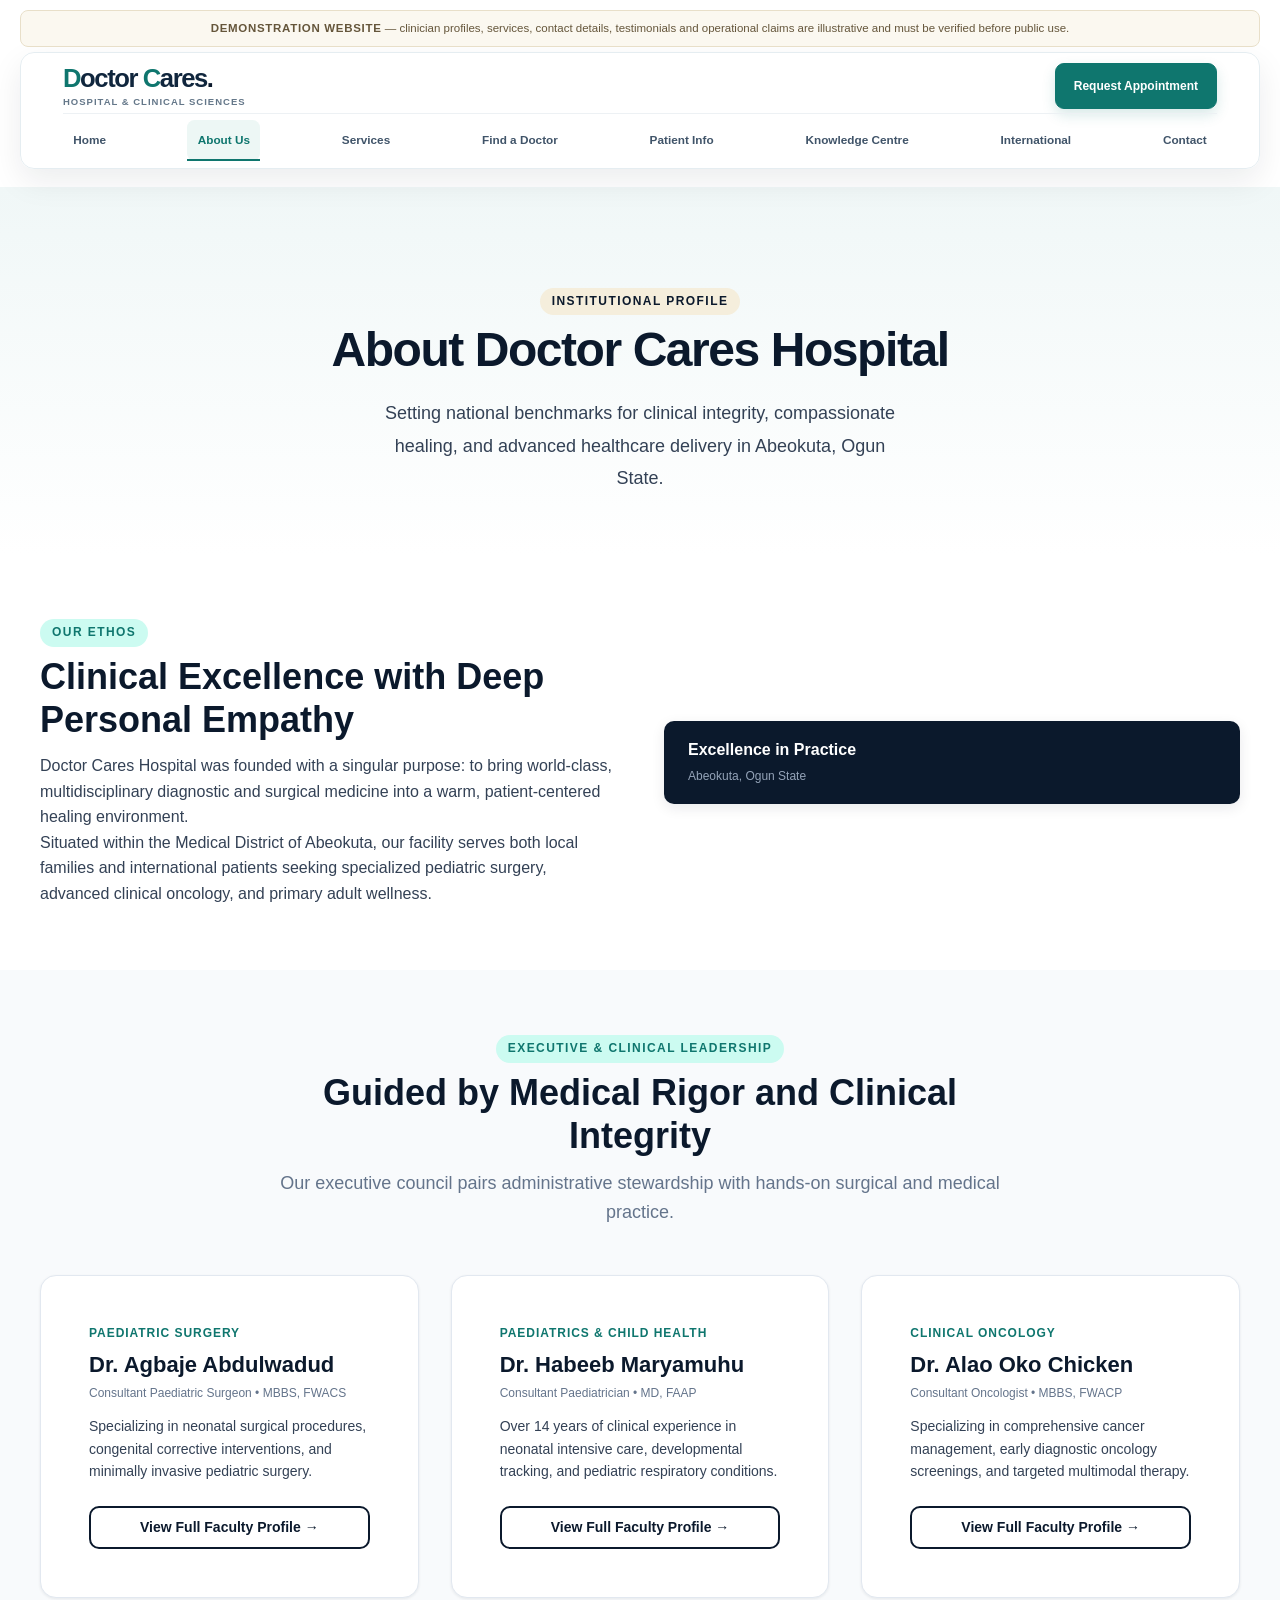
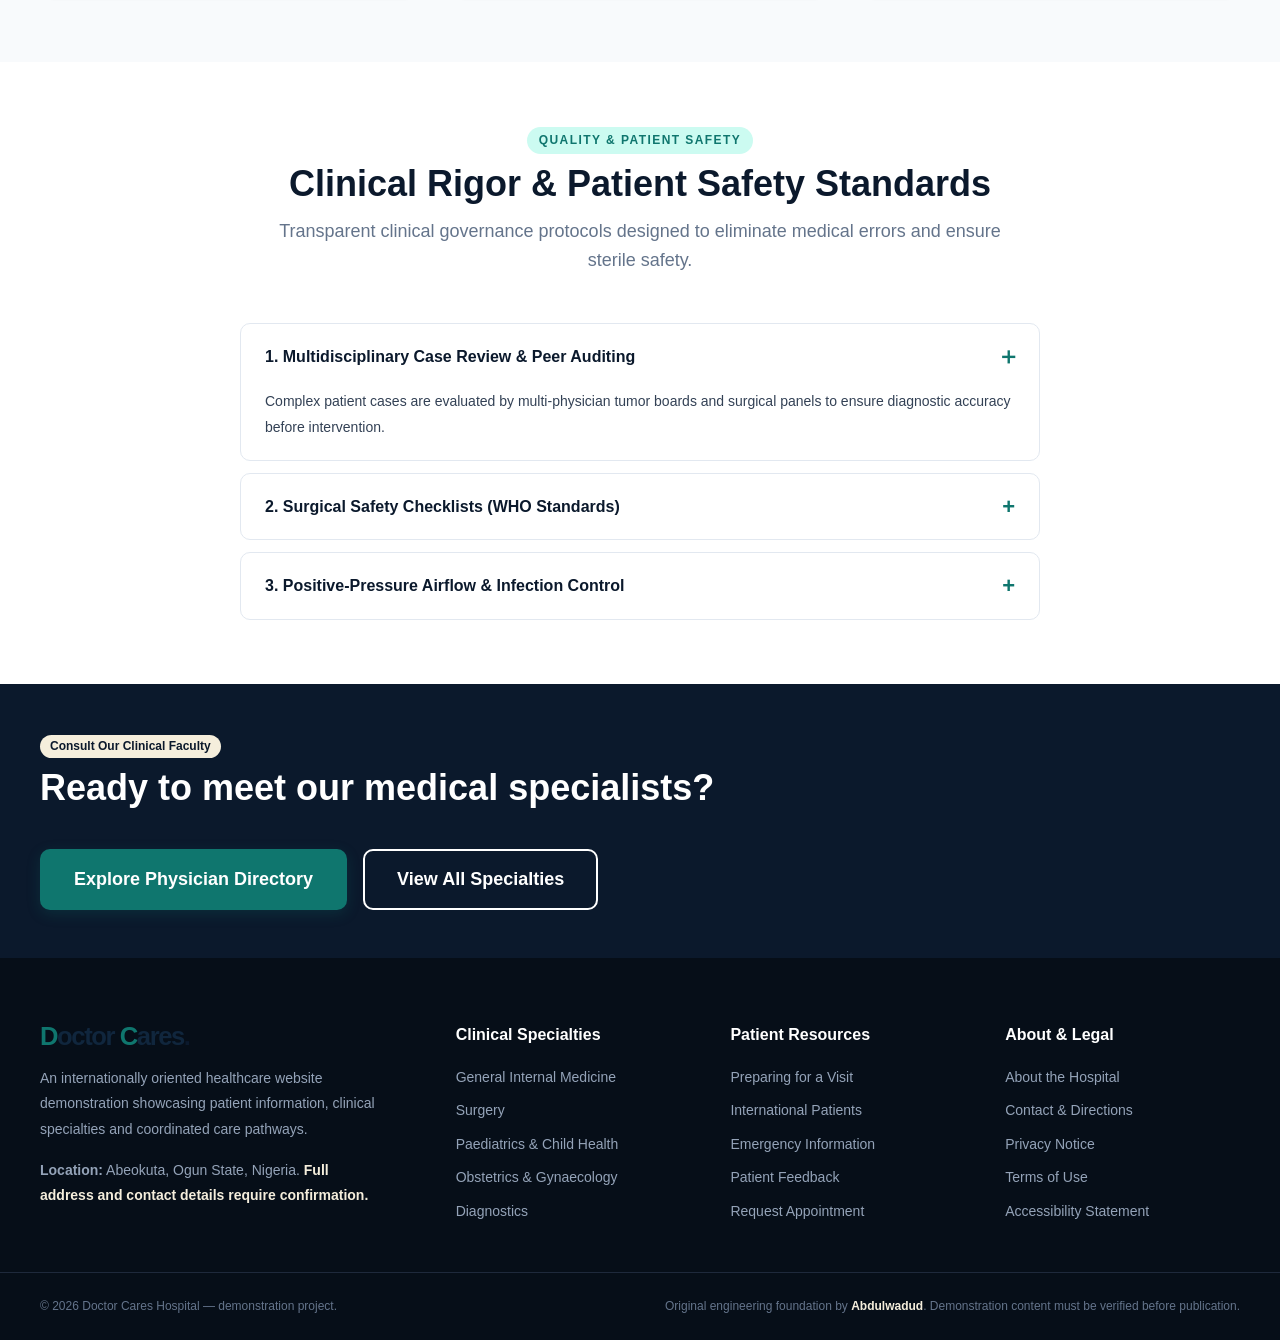
==== commit b2cf6914: "Update about.html" ====
--- a/about.html
+++ b/about.html
@@ -6,27 +6,13 @@
 <meta content="width=device-width, initial-scale=1.0" name="viewport"/>
 <title>About Us | Doctor Cares Hospital Abeokuta</title>
 <link href="style.css" rel="stylesheet"/>
+<link rel="stylesheet" href="doctor-cares-header-refresh-v3.css">
 <script defer="" src="main.js"></script>
 <meta content="About Us | Doctor Cares Hospital Abeokuta. Part of the Doctor Cares Hospital website demonstration; details require verification before public use." name="description"/><link href="data:image/svg+xml,%3Csvg xmlns='http://www.w3.org/2000/svg' viewBox='0 0 64 64'%3E%3Crect width='64' height='64' rx='14' fill='%230b192c'/%3E%3Cpath d='M27 12h10v15h15v10H37v15H27V37H12V27h15z' fill='%23ccfbf1'/%3E%3C/svg%3E" rel="icon"/></head>
 <body>
 <a class="skip-link" href="#main-content">Skip to main content</a><div class="demo-notice" role="note"><strong>DEMONSTRATION WEBSITE</strong> — clinician profiles, services, contact details, testimonials and operational claims are illustrative and must be verified before public use.</div>
-<header class="site-header" id="site-header">
-<div class="container header-container">
-<a aria-label="Doctor Cares Hospital home" class="logo" href="index.html#home">
-<span class="logo-text"><span class="logo-mark">D</span>octor <span class="logo-mark">C</span>ares<span class="brand-dot">.</span></span>
-<span class="logo-subtext">Hospital &amp; Clinical Sciences</span>
-</a>
-<nav aria-label="Primary navigation" class="navbar" id="primary-navbar">
-<ul class="nav-list"><li class="nav-item"><a class="nav-link" href="index.html#home">Home</a></li><li class="nav-item"><a aria-current="page" class="nav-link active-link" href="about.html">About Us</a></li><li class="nav-item"><a class="nav-link" href="services.html">Services</a></li><li class="nav-item"><a class="nav-link" href="doctors.html">Find a Doctor</a></li><li class="nav-item"><a class="nav-link" href="patient-info.html">Patient Info</a></li><li class="nav-item"><a class="nav-link" href="knowledge.html">Knowledge Centre</a></li><li class="nav-item"><a class="nav-link" href="international.html">International</a></li><li class="nav-item"><a class="nav-link" href="contact.html">Contact</a></li></ul>
-</nav>
-<div class="header-actions">
-<a class="btn btn-teal nav-cta-btn" href="appointment.html">Request Appointment</a>
-<button aria-controls="primary-navbar" aria-expanded="false" aria-label="Open navigation" class="menu-toggle" id="menu-toggle-btn" type="button">
-<span aria-hidden="true" class="bar"></span><span aria-hidden="true" class="bar"></span><span aria-hidden="true" class="bar"></span>
-</button>
-</div>
-</div>
-</header><div aria-hidden="true" class="nav-backdrop" id="nav-backdrop"></div>
+<div id="shared-header"></div>
+<div aria-hidden="true" class="nav-backdrop" id="nav-backdrop"></div>
 
 <main id="main-content">
 <section class="hero-section text-center" style="padding: 10rem 0 6rem 0;">
--- a/doctor-cares-header-refresh-v3.css
+++ b/doctor-cares-header-refresh-v3.css
@@ -0,0 +1,477 @@
+/*
+  DOCTOR CARES HOSPITAL — HEADER REFINEMENT V3
+  Load AFTER style.css. Keeps all eight navigation links visible on desktop/tablet.
+  Also restores the supplied 3-second Asclepius preloader styling.
+*/
+
+/* Keep the demonstration disclosure visible; remove the redundant info strip. */
+.info-bar { display: none !important; }
+
+.demo-notice {
+  display: block;
+  width: min(calc(100% - 4rem), 144rem);
+  margin: 1rem auto 0;
+  padding: .9rem 1.4rem;
+  border: 1px solid #e8dfc9;
+  border-radius: .8rem;
+  background: #fbf8f0;
+  color: #65563b;
+  font-size: 1.15rem;
+  line-height: 1.5;
+}
+
+/* Desktop/tablet: brand + appointment action on row one; all links on row two. */
+.site-header {
+  position: fixed;
+  top: 5.2rem;
+  left: 50%;
+  transform: translateX(-50%);
+  z-index: 100;
+  width: min(calc(100% - 4rem), 144rem);
+  max-width: 144rem;
+  height: auto;
+  min-height: 0;
+  margin: 0;
+  padding: 1rem 2.2rem 0;
+  background: rgba(255,255,255,.98);
+  border: 1px solid #e5edf1;
+  border-radius: 1.4rem;
+  box-shadow: 0 1.2rem 3.2rem rgba(11,25,44,.08);
+  backdrop-filter: blur(14px);
+  -webkit-backdrop-filter: blur(14px);
+  transition: box-shadow 180ms ease;
+}
+
+.site-header.header-compact {
+  height: auto;
+  transform: translateX(-50%);
+  box-shadow: 0 1rem 2.8rem rgba(11,25,44,.12);
+}
+
+#shared-header {
+  display: block;
+  height: 14rem;
+}
+
+.header-container {
+  width: 100%;
+  max-width: none;
+  height: auto;
+  min-height: 0;
+  display: grid;
+  grid-template-columns: minmax(0,1fr) auto;
+  grid-template-rows: auto auto;
+  align-items: center;
+  column-gap: 2rem;
+  row-gap: .4rem;
+}
+
+.logo {
+  grid-column: 1;
+  grid-row: 1;
+  display: inline-flex;
+  flex-direction: column;
+  justify-content: center;
+  min-width: 0;
+  line-height: 1.1;
+  text-decoration: none;
+}
+
+.logo-text {
+  color: #10263d;
+  font-size: clamp(2rem, 2vw, 2.65rem);
+  font-weight: 800;
+  letter-spacing: -.055em;
+}
+
+.logo-mark { color: #0f766e; }
+.brand-dot { color: #c39a55; }
+
+.logo-subtext {
+  margin-top: .45rem;
+  color: #647789;
+  font-size: .95rem;
+  font-weight: 600;
+  letter-spacing: .105em;
+  text-transform: uppercase;
+}
+
+.navbar {
+  grid-column: 1 / -1;
+  grid-row: 2;
+  position: static;
+  display: block;
+  min-width: 0;
+  width: 100%;
+  height: auto;
+  padding: .55rem 0 .7rem;
+  overflow: visible;
+  background: transparent;
+  border-top: 1px solid #edf1f4;
+  box-shadow: none;
+}
+
+.nav-list {
+  display: flex;
+  align-items: center;
+  justify-content: space-between;
+  flex-wrap: nowrap;
+  gap: clamp(.15rem, .55vw, .75rem);
+  width: 100%;
+  margin: 0;
+  padding: 0;
+  list-style: none;
+}
+
+.nav-item { min-width: 0; }
+
+.nav-link {
+  display: inline-flex;
+  align-items: center;
+  justify-content: center;
+  min-height: 4.1rem;
+  padding: .7rem clamp(.55rem, .8vw, 1.1rem);
+  border-radius: .75rem;
+  color: #405469;
+  font-size: clamp(1.08rem, .92vw, 1.28rem);
+  font-weight: 650;
+  line-height: 1.2;
+  text-align: center;
+  text-decoration: none;
+  white-space: nowrap;
+  transition: color 180ms ease, background-color 180ms ease;
+}
+
+.nav-link:hover,
+.nav-link:focus-visible,
+.nav-link.active-link {
+  color: #0f766e;
+  background: #edf7f5;
+}
+
+.header-actions {
+  grid-column: 2;
+  grid-row: 1;
+  display: flex;
+  align-items: center;
+  justify-content: flex-end;
+  gap: 1rem;
+}
+
+.nav-cta-btn {
+  display: inline-flex;
+  align-items: center;
+  justify-content: center;
+  min-height: 4.6rem;
+  padding: 0 1.8rem;
+  border: 1px solid #0f766e;
+  border-radius: .9rem;
+  background: #0f766e;
+  color: #fff;
+  font-size: 1.2rem;
+  font-weight: 750;
+  line-height: 1.2;
+  text-align: center;
+  text-decoration: none;
+  white-space: nowrap;
+  box-shadow: 0 .6rem 1.4rem rgba(15,118,110,.16);
+}
+
+.nav-cta-btn:hover,
+.nav-cta-btn:focus-visible {
+  background: #115e59;
+  border-color: #115e59;
+  color: #fff;
+}
+
+.menu-toggle {
+  display: none;
+  align-items: center;
+  justify-content: center;
+  flex-direction: column;
+  gap: .45rem;
+  width: 4.8rem;
+  height: 4.8rem;
+  padding: 0;
+  border: 1px solid #dce7eb;
+  border-radius: .9rem;
+  background: #fff;
+  cursor: pointer;
+}
+
+.menu-toggle .bar {
+  display: block;
+  width: 2rem;
+  height: 2px;
+  border-radius: 2px;
+  background: #10263d;
+  transition: transform 180ms ease, opacity 180ms ease;
+}
+
+.menu-toggle.is-open .bar:nth-child(1) { transform: translateY(.65rem) rotate(45deg); }
+.menu-toggle.is-open .bar:nth-child(2) { opacity: 0; }
+.menu-toggle.is-open .bar:nth-child(3) { transform: translateY(-.65rem) rotate(-45deg); }
+.nav-backdrop { display: none; }
+
+/* Mid-sized tablets: same two-row layout, slightly tighter spacing. */
+@media (max-width: 1050px) and (min-width: 769px) {
+  .site-header {
+    width: calc(100% - 2.4rem);
+    padding-right: 1.4rem;
+    padding-left: 1.4rem;
+  }
+  .nav-list { gap: .1rem; }
+  .nav-link {
+    padding-right: .55rem;
+    padding-left: .55rem;
+    font-size: 1.08rem;
+  }
+  .nav-cta-btn { padding: 0 1.25rem; font-size: 1.1rem; }
+}
+
+/* Mobile: use the existing JS-controlled drawer and preserve all eight links. */
+@media (max-width: 768px) {
+  .site-header {
+  position: fixed;
+  top: 5.2rem;
+  left: 50%;
+  transform: translateX(-50%);
+  width: calc(100% - 2rem);
+  margin: 0;
+  padding: .8rem 1.1rem;
+  border-radius: 1.15rem;
+}
+
+  .header-container {
+    display: flex;
+    min-height: 5.2rem;
+    justify-content: space-between;
+    gap: 1rem;
+  }
+  
+  #shared-header {
+  height: 7.2rem;
+}
+
+  .logo-text { font-size: 2.2rem; }
+  .logo-subtext { font-size: .8rem; letter-spacing: .07em; }
+
+  .menu-toggle {
+    display: flex;
+    flex: 0 0 4.8rem;
+  }
+
+  .navbar {
+    position: fixed;
+    top: 8rem;
+    right: 0;
+    bottom: 0;
+    width: min(88vw, 36rem);
+    height: auto;
+    padding: 1.6rem 1.5rem calc(2rem + env(safe-area-inset-bottom));
+    overflow-x: hidden;
+    overflow-y: auto;
+    background: #fff;
+    border: 1px solid #e5edf1;
+    border-radius: 1.2rem 0 0 1.2rem;
+    box-shadow: 0 1.5rem 4rem rgba(11,25,44,.18);
+    transform: translateX(105%);
+    visibility: hidden;
+    transition: transform 220ms ease, visibility 220ms ease;
+    z-index: 99;
+  }
+
+  .navbar.is-open {
+    transform: translateX(0);
+    visibility: visible;
+  }
+
+  .nav-list {
+    align-items: stretch;
+    flex-direction: column;
+    justify-content: flex-start;
+    gap: .35rem;
+  }
+
+  .nav-list .nav-link {
+    display: flex;
+    justify-content: flex-start;
+    width: 100%;
+    min-height: 4.8rem;
+    padding: 1.2rem 1.3rem;
+    font-size: 1.5rem;
+    text-align: left;
+    white-space: normal;
+  }
+
+  .nav-cta-btn { display: none; }
+
+  .nav-backdrop.is-open {
+    display: block;
+    position: fixed;
+    inset: 0;
+    background: rgba(11,25,44,.42);
+    backdrop-filter: blur(2px);
+    -webkit-backdrop-filter: blur(2px);
+    z-index: 98;
+  }
+
+  body.menu-open { overflow: hidden; }
+}
+
+/* Supplied Asclepius preloader — retained in a separate, scoped block. */
+.preloader {
+  position: fixed;
+  inset: 0;
+  z-index: 999999;
+  display: flex;
+  align-items: center;
+  justify-content: center;
+  padding: 2rem;
+  background: rgba(0,0,0,.38);
+  backdrop-filter: blur(6px);
+  -webkit-backdrop-filter: blur(6px);
+  opacity: 1;
+  visibility: visible;
+  pointer-events: auto;
+}
+
+.preloader.fade-out {
+  opacity: 0;
+  visibility: hidden;
+  pointer-events: none;
+  transition: opacity 600ms cubic-bezier(.4,0,.2,1), visibility 600ms;
+}
+
+.preloader-card {
+  display: flex;
+  flex-direction: column;
+  align-items: center;
+  gap: 1.4rem;
+  padding: 3rem 4.5rem;
+  border: 1px solid rgba(255,255,255,.7);
+  border-radius: 2rem;
+  background: rgba(255,255,255,.9);
+  box-shadow: 0 2rem 4.5rem rgba(0,0,0,.22), 0 .4rem 1.2rem rgba(0,0,0,.08);
+  backdrop-filter: blur(12px);
+  -webkit-backdrop-filter: blur(12px);
+  text-align: center;
+  animation: cardPopIn 400ms ease-out both;
+}
+
+.preloader-svg {
+  width: 9rem;
+  height: 12rem;
+  filter: drop-shadow(0 4px 12px rgba(15,118,110,.35));
+}
+
+.asclepius-rod {
+  stroke: #b38b44;
+  stroke-width: 4.5;
+  stroke-linecap: round;
+  animation: rodPulse 2.8s ease-in-out infinite;
+}
+
+.asclepius-cap {
+  fill: #b38b44;
+  animation: rodPulse 2.8s ease-in-out infinite;
+}
+
+.asclepius-snake {
+  fill: none;
+  stroke: #0f766e;
+  stroke-width: 4.5;
+  stroke-linecap: round;
+  stroke-linejoin: round;
+  stroke-dasharray: 280;
+  stroke-dashoffset: 280;
+  animation: windSerpent 2.4s cubic-bezier(.45,.05,.2,1) forwards;
+}
+
+.asclepius-eye {
+  fill: #0f766e;
+  opacity: 0;
+  animation: eyePop 400ms ease 1.8s forwards;
+}
+
+.preloader-brand {
+  color: #0b192c;
+  font-size: 2.2rem;
+  font-weight: 800;
+  letter-spacing: -.02em;
+}
+
+.preloader-brand span { color: #0f766e; }
+
+.preloader-subtitle {
+  color: #64748b;
+  font-size: 1.15rem;
+  font-weight: 600;
+  letter-spacing: .16em;
+  text-transform: uppercase;
+}
+
+.preloader-progress-track {
+  width: 16rem;
+  height: 3px;
+  margin-top: .4rem;
+  overflow: hidden;
+  border-radius: 999px;
+  background: rgba(0,0,0,.08);
+}
+
+.preloader-progress-bar {
+  width: 0;
+  height: 100%;
+  border-radius: 999px;
+  background: linear-gradient(90deg,#0f766e,#115e59);
+  animation: fillProgress 2.6s cubic-bezier(.4,0,.2,1) forwards;
+}
+
+@keyframes cardPopIn {
+  from { transform: scale(.92); opacity: 0; }
+  to { transform: scale(1); opacity: 1; }
+}
+@keyframes windSerpent {
+  from { stroke-dashoffset: 280; }
+  to { stroke-dashoffset: 0; }
+}
+@keyframes rodPulse {
+  0%,100% { opacity: .85; }
+  50% { opacity: 1; }
+}
+@keyframes eyePop {
+  from { opacity: 0; transform: scale(0); }
+  to { opacity: 1; transform: scale(1); }
+}
+@keyframes fillProgress {
+  0% { width: 0; }
+  50% { width: 65%; }
+  100% { width: 100%; }
+}
+
+@media (max-width: 480px) {
+  .preloader-card {
+    width: min(100%, 34rem);
+    padding: 2.6rem 2rem;
+  }
+  .preloader-subtitle { font-size: 1rem; letter-spacing: .12em; }
+}
+
+@media (prefers-reduced-motion: reduce) {
+  .site-header,
+  .nav-link,
+  .nav-cta-btn,
+  .menu-toggle .bar,
+  .navbar,
+  .preloader-card,
+  .asclepius-rod,
+  .asclepius-cap,
+  .asclepius-snake,
+  .asclepius-eye,
+  .preloader-progress-bar {
+    animation: none !important;
+    transition: none !important;
+  }
+  .preloader.fade-out { transition: none !important; }
+}
